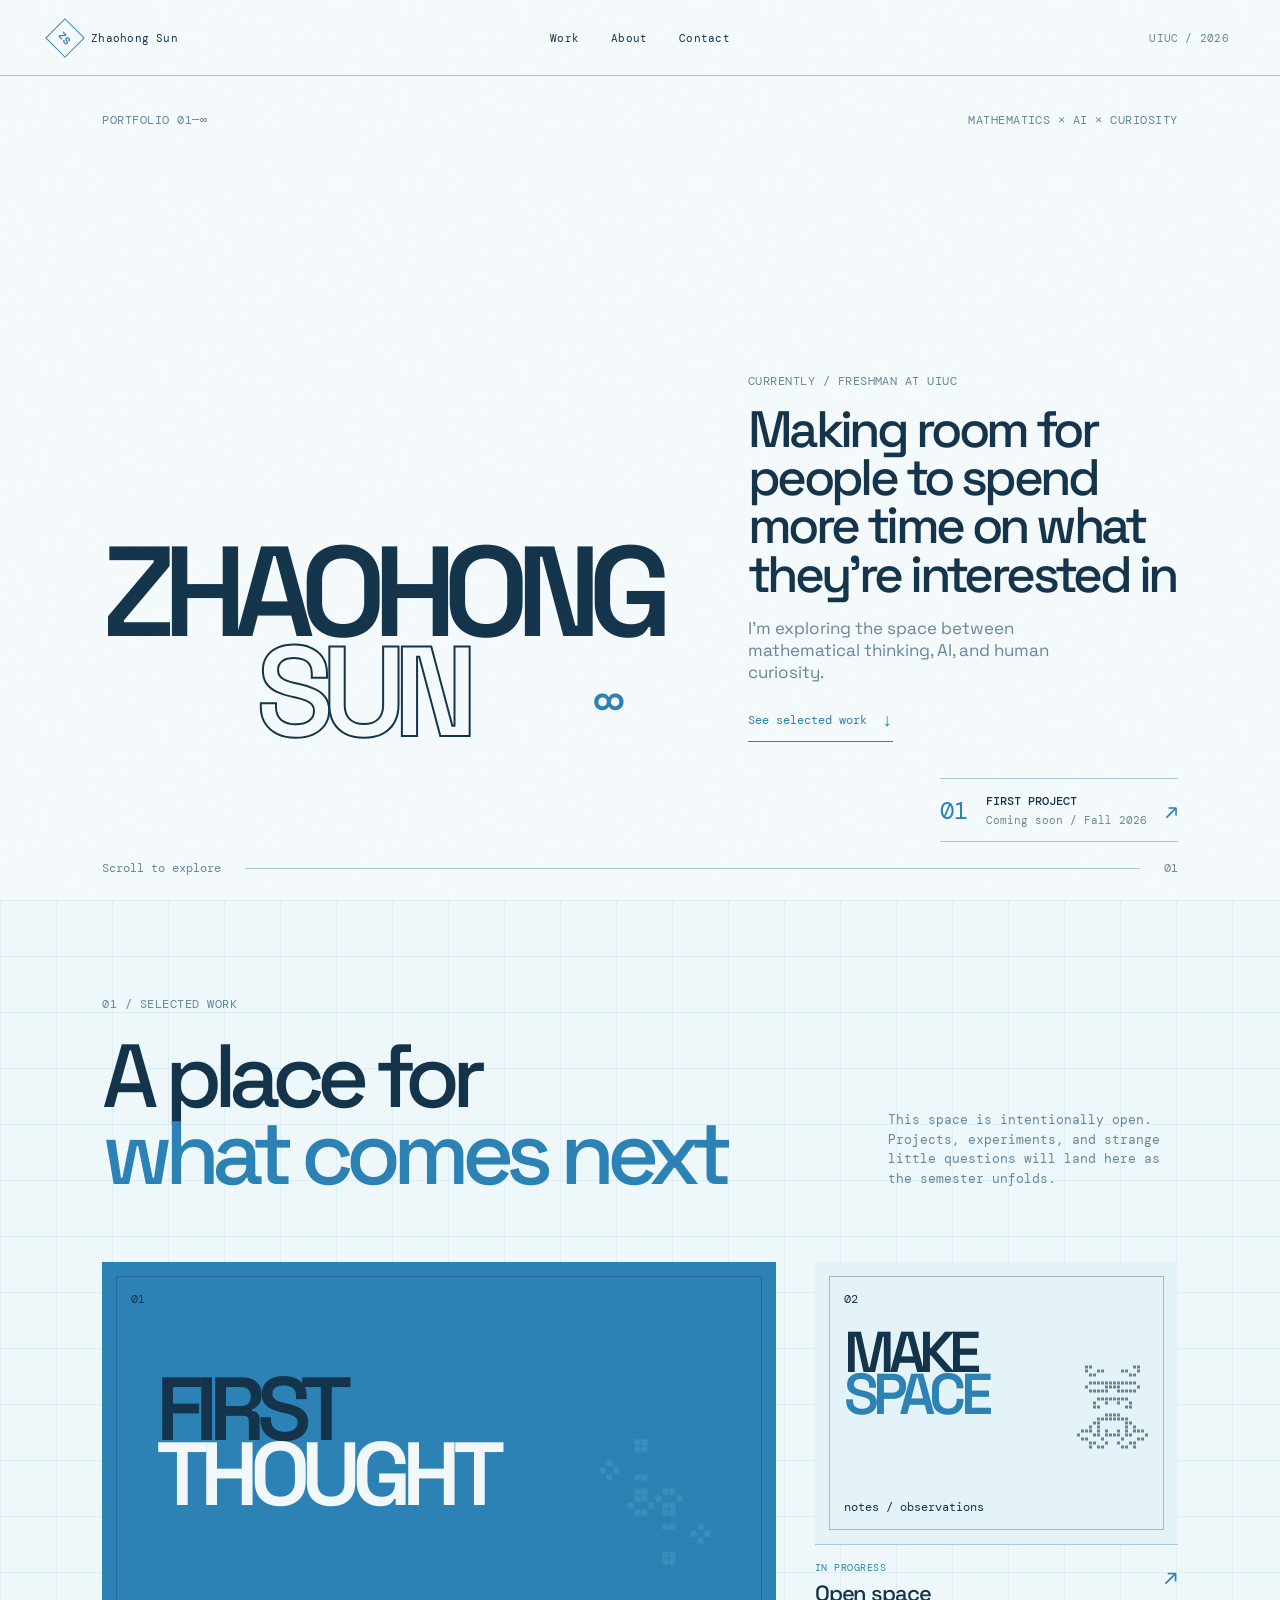
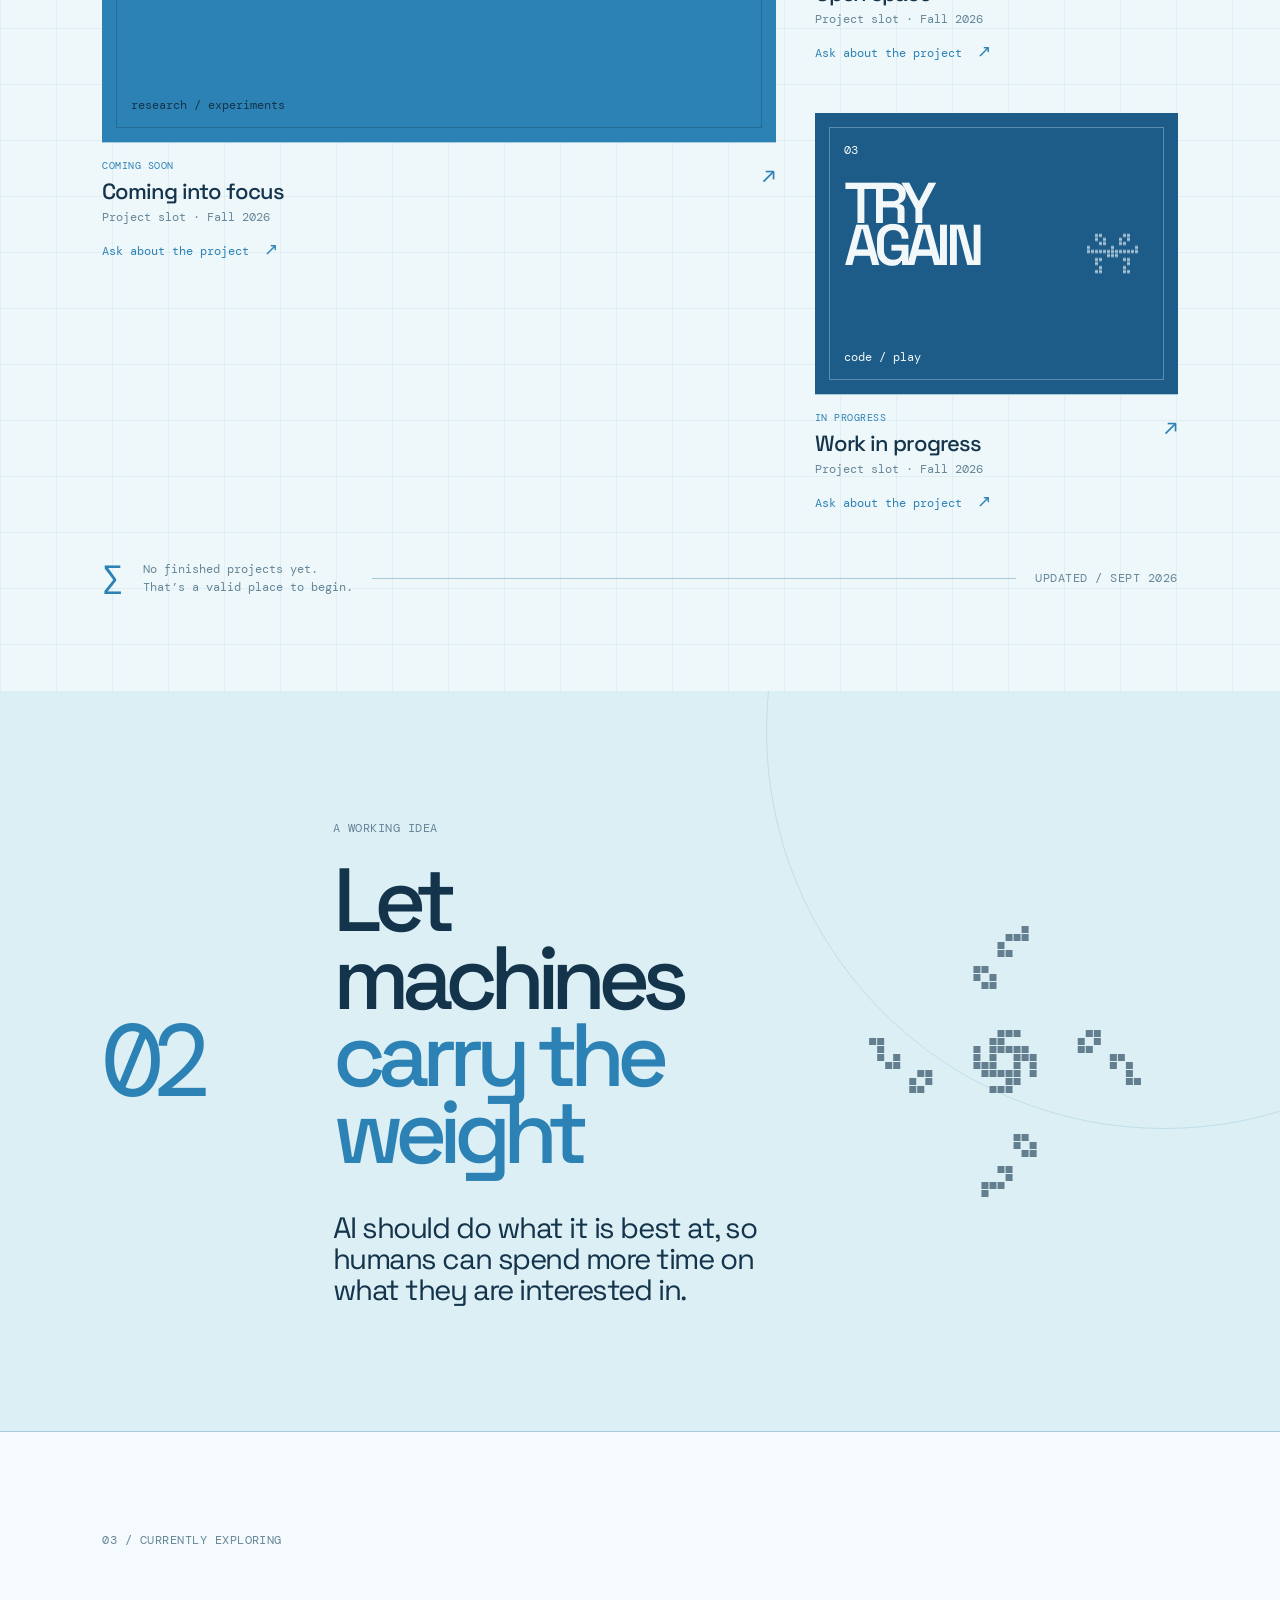
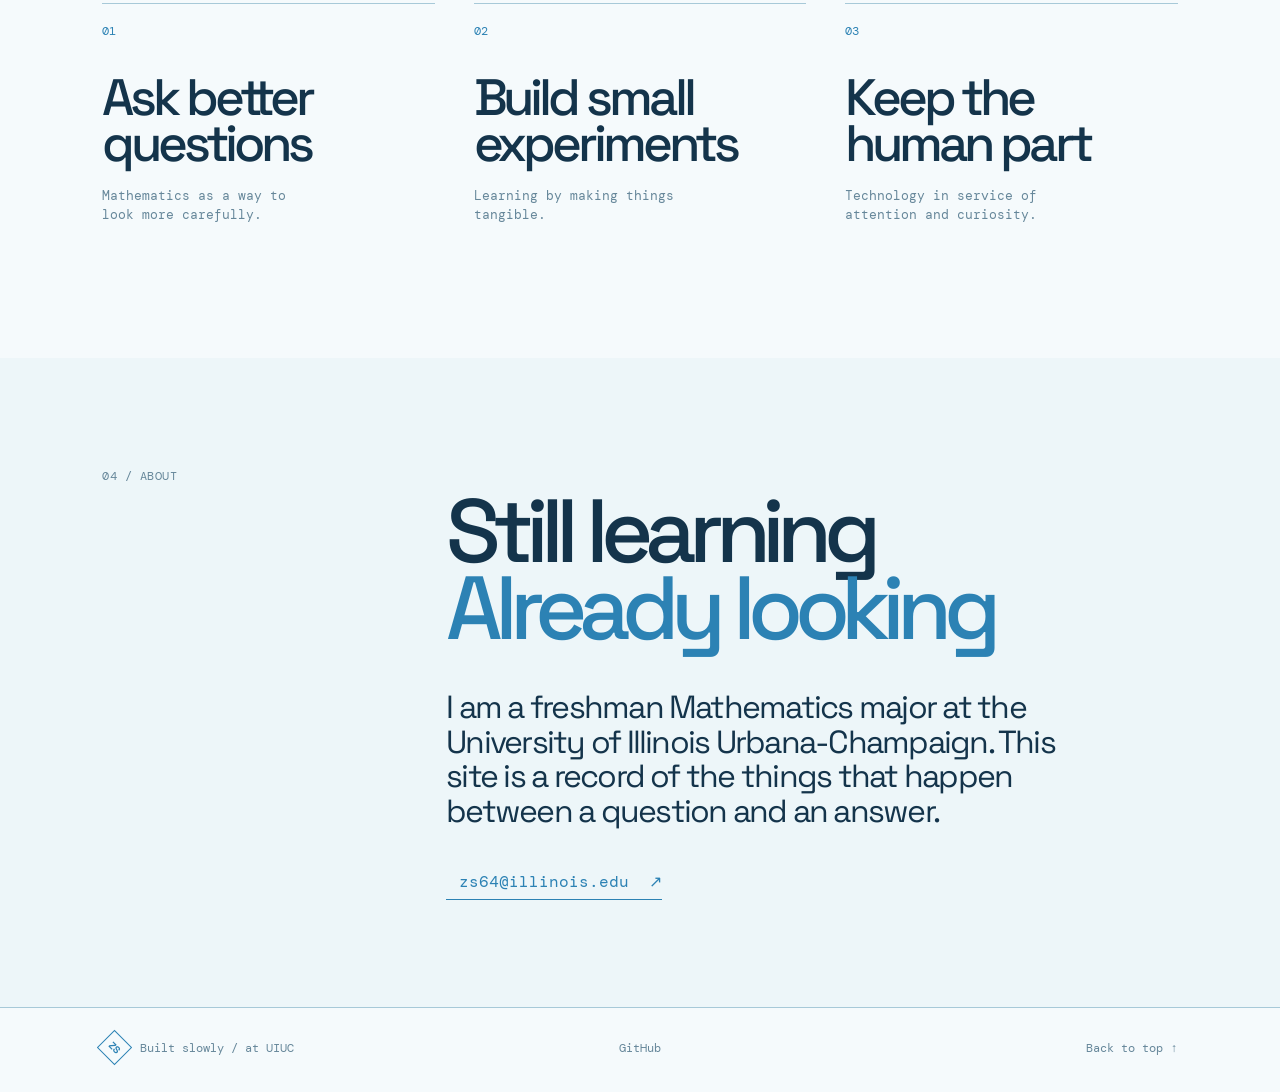
==== index.html @ bdd75286 "Adjust infinity mark scale and position" ====
<!doctype html>
<html lang="en">
  <head>
    <meta charset="UTF-8" />
    <meta name="viewport" content="width=device-width, initial-scale=1.0" />
    <meta name="description" content="Zhaohong Sun — Mathematics student at UIUC, exploring the space between AI and human curiosity." />
    <title>Zhaohong Sun — Selected work</title>
    <link rel="stylesheet" href="styles.css?v=infinity-right-of-sun-adjusted" />
  </head>
  <body>
    <div class="grid-overlay" aria-hidden="true"></div>
    <header class="site-header">
      <a class="wordmark" href="#top"><span class="mark">ZS</span><span>Zhaohong Sun</span></a>
      <nav aria-label="Main navigation"><a href="#work">Work</a><a href="#about">About</a><a href="#contact">Contact</a></nav>
      <span class="header-index">UIUC / 2026</span>
    </header>

    <main id="top">
      <section class="hero page-pad">
        <div class="hero-top"><span class="micro-label">PORTFOLIO 01—∞</span><span class="micro-label">MATHEMATICS × AI × CURIOSITY</span></div>
        <div class="hero-main">
          <div class="hero-name"><span>ZHAOHONG</span><span class="outline">SUN</span><i class="crosshair">∞</i></div>
          <div class="hero-copy"><span class="micro-label">CURRENTLY / FRESHMAN AT UIUC</span><h1>Making room for people to spend more time on what they’re interested in</h1><p>I’m exploring the space between mathematical thinking, AI, and human curiosity.</p><a class="primary-cta" href="#work">See selected work <span>↓</span></a></div>
        </div>
        <a class="hero-project-hint" href="#work" aria-label="Jump to coming soon project"><span class="hint-index">01</span><span><b>FIRST PROJECT</b><small>Coming soon / Fall 2026</small></span><span class="hint-arrow">↗</span></a>
        <div class="hero-footer"><span>Scroll to explore</span><span class="line-grow"></span><span>01</span></div>
      </section>

      <section class="work page-pad" id="work">
        <div class="section-intro"><div><span class="section-label">01 / SELECTED WORK</span><h1>A place for<br /><em>what comes next</em></h1></div><p class="section-note">This space is intentionally open. Projects, experiments, and strange little questions will land here as the semester unfolds.</p></div>
        <div class="work-grid">
          <a class="work-card work-card-large" href="#contact" data-email-user="zs64" data-email-domain="illinois.edu" aria-label="Email Zhaohong about coming soon project one"><div class="card-art art-blue"><span class="card-number">01</span><canvas class="life-canvas" data-pattern="period32P21" aria-label="Animated Conway's Game of Life 32P21 oscillator"></canvas><div class="art-word">FIRST<br /><i>THOUGHT</i></div><span class="card-caption">research / experiments</span></div><div class="card-meta"><div><span class="status-tag">COMING SOON</span><h2>Coming into focus</h2><p>Project slot · Fall 2026</p></div><span class="card-arrow">↗</span></div><span class="project-link">Ask about the project <span>↗</span></span></a>
          <a class="work-card" href="#contact" data-email-user="zs64" data-email-domain="illinois.edu" aria-label="Email Zhaohong about coming soon project two"><div class="card-art art-pale"><span class="card-number">02</span><canvas class="life-canvas" data-pattern="period104P9" aria-label="Animated Conway's Game of Life 104P9 oscillator"></canvas><div class="art-word small">MAKE<br /><i>SPACE</i></div><span class="card-caption">notes / observations</span></div><div class="card-meta"><div><span class="status-tag">IN PROGRESS</span><h2>Open space</h2><p>Project slot · Fall 2026</p></div><span class="card-arrow">↗</span></div><span class="project-link">Ask about the project <span>↗</span></span></a>
          <a class="work-card" href="#contact" data-email-user="zs64" data-email-domain="illinois.edu" aria-label="Email Zhaohong about coming soon project three"><div class="card-art art-cobalt"><span class="card-number">03</span><canvas class="life-canvas" data-pattern="period37P10_1" aria-label="Animated Conway's Game of Life 37P10.1 oscillator"></canvas><div class="art-word small light">TRY<br /><i>AGAIN</i></div><span class="card-caption">code / play</span></div><div class="card-meta"><div><span class="status-tag">IN PROGRESS</span><h2>Work in progress</h2><p>Project slot · Fall 2026</p></div><span class="card-arrow">↗</span></div><span class="project-link">Ask about the project <span>↗</span></span></a>
        </div>
        <div class="empty-note"><span class="plus">∑</span><span>No finished projects yet.<br />That’s a valid place to begin.</span><span class="empty-line"></span><span class="micro-label">UPDATED / SEPT 2026</span></div>
      </section>

      <section class="manifesto page-pad"><div class="manifesto-number">02</div><div class="manifesto-copy"><span class="section-label">A WORKING IDEA</span><h2>Let machines<br /><span>carry the weight</span></h2><p>AI should do what it is best at, so humans can spend more time on what they are interested in.</p></div><canvas class="life-canvas manifesto-life" data-pattern="period72P21" aria-label="Animated Conway's Game of Life 72P21 oscillator"></canvas></section>

      <section class="process page-pad"><div class="section-label">03 / CURRENTLY EXPLORING</div><div class="process-grid"><div><span class="process-number">01</span><h2>Ask better<br />questions</h2><p>Mathematics as a way to look more carefully.</p></div><div><span class="process-number">02</span><h2>Build small<br />experiments</h2><p>Learning by making things tangible.</p></div><div><span class="process-number">03</span><h2>Keep the<br />human part</h2><p>Technology in service of attention and curiosity.</p></div></div></section>

      <section class="about page-pad" id="about"><div class="section-label">04 / ABOUT</div><div class="about-copy"><h2>Still learning<br /><em>Already looking</em></h2><p>I am a freshman Mathematics major at the University of Illinois Urbana-Champaign. This site is a record of the things that happen between a question and an answer.</p><a class="text-link" href="#contact" data-email-user="zs64" data-email-domain="illinois.edu" aria-label="Email Zhaohong Sun"><span data-email-label></span> <span>↗</span></a></div></section>
    </main>

    <footer class="site-footer page-pad" id="contact"><div><span class="mark">ZS</span><span>Built slowly / at UIUC</span></div><div class="footer-links"><a href="https://github.com/stanley-robomaster/zhaohong-sun-portfolio">GitHub</a></div><a href="#top">Back to top ↑</a></footer>
    <script src="script.js"></script>
  </body>
</html>
---- styles.css ----
@import url('https://fonts.googleapis.com/css2?family=DM+Mono:wght@400;500&family=Space+Grotesk:wght@400;500;600;700&display=swap');
:root{--ink:#14344b;--blue:#2c82b4;--sky:#cceaf5;--ice:#f2f8fa;--line:#a7c9d8;--muted:#66879a;--mono:'DM Mono',monospace;--sans:'Space Grotesk',sans-serif}*{box-sizing:border-box}html{scroll-behavior:smooth}body{margin:0;background:var(--ice);color:var(--ink);font-family:var(--sans);font-size:16px}a{color:inherit;text-decoration:none}.grid-overlay{position:fixed;inset:0;pointer-events:none;z-index:-1;opacity:.28;background-image:linear-gradient(to right,transparent 49.9%,var(--line) 50%,transparent 50.1%),linear-gradient(to bottom,transparent 49.9%,var(--line) 50%,transparent 50.1%);background-size:48px 48px}.page-pad{padding-left:8vw;padding-right:8vw}.site-header{height:76px;display:flex;align-items:center;justify-content:space-between;border-bottom:1px solid var(--line);padding:0 4vw;font:11px var(--mono);letter-spacing:.02em}.wordmark{display:flex;gap:12px;align-items:center}.mark{display:grid;place-items:center;width:28px;height:28px;border:1px solid var(--blue);color:var(--blue);font:700 10px var(--sans);transform:rotate(45deg)}.mark::first-letter{transform:rotate(-45deg)}nav{display:flex;gap:32px}nav a:hover,.footer-links a:hover,.text-link:hover{color:var(--blue)}.header-index{color:var(--muted)}.micro-label,.section-label{font:10px var(--mono);letter-spacing:.04em;color:var(--muted)}.hero{min-height:calc(100vh - 76px);display:flex;flex-direction:column;padding-top:6vh;padding-bottom:24px}.hero-top,.hero-footer{display:flex;align-items:center;gap:24px}.hero-top{justify-content:space-between}.hero-main{display:grid;grid-template-columns:1.4fr .6fr;gap:5vw;align-items:end;flex:1;padding:10vh 0 8vh}.hero-name{position:relative;font-size:clamp(78px,13vw,200px);font-weight:600;line-height:.78;letter-spacing:-.105em}.hero-name span{display:block}.hero-name .outline{color:transparent;-webkit-text-stroke:2px var(--ink);margin-left:12vw}.crosshair{position:absolute;right:7%;top:18%;font-style:normal;color:var(--blue);font-size:.42em;font-weight:400;letter-spacing:0;line-height:1}.hero-statement{max-width:300px;padding-bottom:5px}.hero-statement p{font-size:clamp(21px,2.4vw,32px);line-height:1.05;letter-spacing:-.06em;margin:19px 0 33px}.round-link{display:grid;place-items:center;width:58px;height:58px;border:1px solid var(--blue);border-radius:50%;color:var(--blue);font-size:25px;transition:transform .18s,background .18s}.round-link:hover{background:var(--blue);color:var(--ice);transform:rotate(45deg)}.hero-footer{font:10px var(--mono);color:var(--muted)}.line-grow{height:1px;background:var(--line);flex:1}.work{padding-top:150px;padding-bottom:140px}.section-intro{display:flex;justify-content:space-between;align-items:end;margin-bottom:70px}.section-intro h1,.manifesto h2,.about h2{font-size:clamp(50px,7vw,106px);line-height:.86;letter-spacing:-.09em;font-weight:500;margin:25px 0 0}.section-intro h1 em,.manifesto h2 span,.about h2 em{font-style:normal;color:var(--blue)}.section-note{font:11px var(--mono);line-height:1.5;color:var(--muted);max-width:270px;margin:0 0 4px}.work-grid{display:grid;grid-template-columns:1.3fr .7fr;gap:5vw 3vw}.work-card{min-width:0}.work-card-large{grid-row:span 2}.card-art{height:29vw;min-height:290px;position:relative;overflow:hidden}.work-card-large .card-art{height:50vw;max-height:670px}.art-blue{background:var(--blue);color:var(--ink)}.art-pale{background:#e4f3f7}.art-cobalt{background:#1d5c88;color:var(--ice)}.card-art:after{content:'';position:absolute;inset:14px;border:1px solid currentColor;opacity:.3}.card-number,.card-caption{position:absolute;z-index:2;font:10px var(--mono)}.card-number{top:29px;left:29px}.card-caption{bottom:29px;left:29px}.orbit{position:absolute;border:1px solid currentColor;border-radius:50%;opacity:.65}.orbit-a{width:84%;height:43%;left:9%;top:30%;transform:rotate(-29deg)}.orbit-b{width:92%;height:49%;left:2%;top:26%;transform:rotate(42deg)}.art-word{position:absolute;z-index:1;left:15%;top:24%;font-size:clamp(66px,9vw,140px);font-weight:600;line-height:.72;letter-spacing:-.1em}.art-word i{font-style:normal;color:var(--ice)}.art-word.small{font-size:clamp(39px,5vw,74px);left:16%;top:25%}.art-word.light{color:var(--ice)}.signal-lines{position:absolute;inset:18% 14%;border-top:1px solid var(--ink);border-bottom:1px solid var(--ink);transform:rotate(-12deg)}.signal-lines:before,.signal-lines:after{content:'';position:absolute;left:-10%;right:-10%;top:50%;border-top:1px solid var(--ink)}.signal-lines:after{transform:rotate(90deg)}.square-spiral{position:absolute;width:54%;height:54%;right:14%;top:22%;border:1px solid var(--blue);box-shadow:12px 12px 0 -1px transparent,24px 24px 0 -1px transparent}.square-spiral:after{content:'＋';position:absolute;font-size:52px;left:38%;top:25%;color:var(--blue)}.card-meta{display:flex;justify-content:space-between;border-top:1px solid var(--line);padding-top:16px;margin-top:0}.card-meta h2{font-size:22px;line-height:1;letter-spacing:-.05em;font-weight:500;margin:0 0 7px}.card-meta p{font:10px var(--mono);color:var(--muted);margin:0}.card-arrow{font-size:23px;color:var(--blue);transition:transform .18s}.work-card:hover .card-arrow{transform:translate(5px,-5px)}.empty-note{display:grid;grid-template-columns:auto auto 1fr auto;gap:19px;align-items:center;margin-top:75px;font:10px var(--mono);line-height:1.5;color:var(--muted)}.plus{color:var(--blue);font-size:36px;line-height:1}.empty-line{height:1px;background:var(--line)}.manifesto{background:var(--sky);display:grid;grid-template-columns:1fr 2.5fr 1fr;gap:4vw;align-items:center;padding-top:125px;padding-bottom:125px;overflow:hidden}.manifesto-number{font:clamp(50px,8vw,120px) var(--mono);color:var(--blue);letter-spacing:-.12em}.manifesto-copy{max-width:680px}.manifesto-copy p{font-size:clamp(20px,2.3vw,31px);letter-spacing:-.05em;line-height:1.06;max-width:610px;margin:42px 0 0}.manifesto-shape{width:180px;height:180px;border:1px solid var(--blue);border-radius:50%;position:relative}.manifesto-shape:before,.manifesto-shape:after{content:'';position:absolute;inset:24px;border:1px solid var(--blue);border-radius:50%}.manifesto-shape:after{inset:48px}.manifesto-shape span{position:absolute;left:50%;top:-30px;height:240px;border-left:1px solid var(--blue);transform:rotate(45deg)}.about{display:grid;grid-template-columns:1fr 2.5fr;gap:4vw;padding-top:150px;padding-bottom:160px}.about-copy{max-width:850px}.about-copy p{font-size:clamp(20px,2.5vw,33px);line-height:1.08;letter-spacing:-.055em;max-width:650px;margin:43px 0}.text-link{font:11px var(--mono);border-bottom:1px solid var(--blue);padding-bottom:8px}.text-link span{color:var(--blue);font-size:16px;margin-left:13px}.site-footer{border-top:1px solid var(--line);padding-top:27px;padding-bottom:32px;display:flex;justify-content:space-between;align-items:center;font:10px var(--mono);color:var(--muted)}.site-footer>div:first-child{display:flex;align-items:center;gap:13px}.footer-links{display:flex;gap:28px}.site-footer .mark{width:25px;height:25px}
@media(max-width:700px){.site-header{height:70px;padding:0 6vw}.header-index{display:none}nav{gap:16px}.page-pad{padding-left:6vw;padding-right:6vw}.hero{min-height:calc(100vh - 70px);padding-top:35px}.hero-top{align-items:flex-start;gap:12px}.hero-top .micro-label:last-child{max-width:125px;text-align:right}.hero-main{display:block;padding:17vh 0 10vh}.hero-name{font-size:clamp(65px,18vw,112px)}.hero-name .outline{margin-left:11vw;-webkit-text-stroke:1px var(--ink)}.hero-statement{margin:75px 0 0;max-width:270px}.hero-statement p{font-size:24px}.section-intro{display:block;margin-bottom:45px}.section-note{margin-top:30px}.work{padding-top:90px;padding-bottom:95px}.work-grid{display:block}.work-card,.work-card-large{margin-bottom:55px}.work-card-large .card-art{height:116vw}.card-art{height:86vw}.empty-note{grid-template-columns:auto 1fr;gap:13px;margin-top:10px}.empty-line{display:none}.empty-note .micro-label{grid-column:2}.manifesto{display:block;padding-top:85px;padding-bottom:95px}.manifesto-number{font-size:65px;margin-bottom:50px}.manifesto-copy p{margin-top:35px}.manifesto-shape{margin:65px auto 0;width:140px;height:140px}.manifesto-shape:before{inset:19px}.manifesto-shape:after{inset:38px}.manifesto-shape span{height:190px;top:-25px}.about{display:block;padding-top:90px;padding-bottom:100px}.about-copy{margin-top:45px}.about-copy p{margin-top:35px}.site-footer{align-items:flex-start;flex-wrap:wrap;gap:23px}.footer-links{order:3;width:100%}}
.micro-label,.section-label{font-size:12px!important}.hero-footer{font-size:12px}.section-note{font-size:13px;max-width:290px}.card-number,.card-caption{font-size:12px}.card-meta p,.empty-note{font-size:12px}.text-link{font-size:12px}.site-footer{font-size:12px}
.hero{min-height:calc(100vh - 76px);padding-top:4vh}.hero-main{grid-template-columns:1.15fr .85fr;padding:6vh 0 4vh}.hero-name{font-size:clamp(64px,10vw,150px)}.hero-copy h1{font-size:clamp(28px,4vw,58px);line-height:.94;letter-spacing:-.07em;font-weight:500;margin:16px 0 18px}.hero-copy p{font-size:17px;line-height:1.3;color:var(--muted);max-width:330px;margin:0 0 25px}.primary-cta{display:inline-flex;align-items:center;gap:15px;border-bottom:1px solid var(--blue);padding-bottom:9px;font:12px var(--mono);color:var(--blue)}.primary-cta span{font-size:18px}.hero-project-hint{display:grid;grid-template-columns:auto 1fr auto;align-items:center;gap:18px;border-top:1px solid var(--line);border-bottom:1px solid var(--line);padding:14px 0;margin-bottom:18px;max-width:430px;margin-left:auto;transition:color .15s}.hero-project-hint:hover{color:var(--blue)}.hint-index{font:24px var(--mono);color:var(--blue)}.hero-project-hint b,.hero-project-hint small{display:block}.hero-project-hint b{font:12px var(--mono);font-weight:500}.hero-project-hint small{font:11px var(--mono);color:var(--muted);margin-top:4px}.hint-arrow{font-size:22px;color:var(--blue)}.work{padding-top:92px;padding-bottom:95px}.work-grid{gap:4vw 3vw}.work-card{cursor:pointer}.work-card-large .card-art{height:38vw;max-height:480px}.card-art{height:22vw;min-height:230px}.status-tag{display:block;color:var(--blue);font:10px var(--mono);letter-spacing:.05em;margin-bottom:8px}.project-link{display:block;color:var(--blue);font:12px var(--mono);margin-top:13px}.project-link span{font-size:17px;margin-left:8px}.work-card:hover .project-link{text-decoration:underline;text-underline-offset:4px}.empty-note{margin-top:48px}.process{border-top:1px solid var(--line);padding-top:100px;padding-bottom:120px}.process-grid{display:grid;grid-template-columns:repeat(3,1fr);gap:3vw;margin-top:55px}.process-grid>div{border-top:1px solid var(--line);padding-top:15px}.process-number{font:12px var(--mono);color:var(--blue)}.process-grid h2{font-size:clamp(30px,4vw,58px);line-height:.9;letter-spacing:-.08em;font-weight:500;margin:35px 0 20px}.process-grid p{font:13px var(--mono);line-height:1.45;color:var(--muted);max-width:210px}.about{padding-top:110px;padding-bottom:115px}
@media(max-width:700px){.hero{min-height:calc(100vh - 70px);padding-top:30px}.hero-main{padding:8vh 0 5vh}.hero-name{font-size:clamp(62px,17vw,105px)}.hero-copy{margin-top:54px}.hero-copy h1{font-size:clamp(30px,8vw,46px)}.hero-copy p{font-size:16px}.hero-project-hint{margin-left:0;max-width:none}.work{padding-top:70px}.work-card-large .card-art{height:90vw;max-height:none}.card-art{height:72vw}.process{padding-top:70px;padding-bottom:80px}.process-grid{display:block;margin-top:40px}.process-grid>div{margin-bottom:42px}.process-grid h2{font-size:45px;margin-top:22px}.about{padding-top:75px;padding-bottom:85px}}
.grid-overlay{display:none}body{background:#f5fafc}body::before{content:'';position:fixed;inset:0;pointer-events:none;z-index:10;opacity:.035;background-image:url("data:image/svg+xml,%3Csvg xmlns='http://www.w3.org/2000/svg' width='180' height='180' viewBox='0 0 180 180'%3E%3Cfilter id='grain'%3E%3CfeTurbulence type='fractalNoise' baseFrequency='.82' numOctaves='3' stitchTiles='stitch'/%3E%3C/filter%3E%3Crect width='100%25' height='100%25' filter='url(%23grain)' opacity='.55'/%3E%3C/svg%3E")}.hero{background:#f5fafc}.work{position:relative;background-color:#eef7fa;background-image:linear-gradient(rgba(44,130,180,.075) 1px,transparent 1px),linear-gradient(90deg,rgba(44,130,180,.075) 1px,transparent 1px);background-size:56px 56px}.manifesto{position:relative;background:#dceff5}.manifesto::after{content:'';position:absolute;width:min(62vw,900px);height:min(62vw,900px);right:-22vw;top:-28vw;border:1px solid rgba(44,130,180,.16);border-radius:50%;pointer-events:none}.manifesto-shape{width:clamp(210px,27vw,370px);height:clamp(210px,27vw,370px);opacity:.62}.manifesto-shape:before{inset:12%}.manifesto-shape:after{inset:25%}.manifesto-shape span{height:130%;top:-15%}.process{background:#f5fafc}.about{background:#edf6f9}
@media(max-width:700px){.work{background-size:42px 42px}.manifesto::after{width:95vw;height:95vw;right:-48vw;top:-20vw}.manifesto-shape{width:180px;height:180px}}
.square-spiral:after{content:'∘'}
.life-canvas{position:absolute;inset:15px;width:calc(100% - 30px);height:calc(100% - 30px);z-index:0;opacity:.58}.art-word{z-index:1}.manifesto-life{position:relative;inset:auto;width:clamp(210px,27vw,370px);height:clamp(210px,27vw,370px);justify-self:center;opacity:.6}.card-art .life-canvas{mix-blend-mode:multiply}.art-blue .life-canvas{mix-blend-mode:screen;opacity:.55}.art-cobalt .life-canvas{mix-blend-mode:screen;opacity:.65}
@media(max-width:700px){.manifesto-life{width:180px;height:180px;margin:65px auto 0}.life-canvas{inset:12px;width:calc(100% - 24px);height:calc(100% - 24px)}}
.art-pale .art-word i{color:var(--blue)}
.hero-name .crosshair{left:84%;right:auto;top:66%;font-size:.45em;z-index:2}
@media(max-width:700px){.hero-name .crosshair{left:86%;top:66%;font-size:.39em}}
.site-header{position:relative}.site-header nav{position:absolute;left:50%;transform:translateX(-50%)}
.site-footer{position:relative}.site-footer .footer-links{position:absolute;left:50%;transform:translateX(-50%)}
.card-art .life-canvas{inset:15% 5% 15% auto;width:34%;height:70%;z-index:0;pointer-events:none}
.card-art .art-word{left:8%;top:24%;width:56%;max-width:56%;z-index:1}
.card-art .art-word.small{left:8%;top:25%;width:56%;max-width:56%}
@media(max-width:700px){.card-art .life-canvas{inset:15% 4% 15% auto;width:34%;height:70%}.card-art .art-word{left:8%;width:56%;max-width:56%}.card-art .art-word.small{left:8%;width:56%;max-width:56%}}
.card-art .life-canvas{inset:14% 4% auto auto;width:28%;height:72%}
.card-art .art-word{left:8%;width:50%;max-width:50%}
.card-art .art-word.small{left:8%;width:50%;max-width:50%;font-size:clamp(34px,4.5vw,58px)}
.work-card-large .art-word{font-size:clamp(56px,7vw,100px)}
@media(max-width:700px){.card-art .life-canvas{inset:14% 4% auto auto;width:28%;height:72%}.card-art .art-word{left:8%;width:50%;max-width:50%}.card-art .art-word.small{left:8%;width:50%;max-width:50%;font-size:clamp(34px,9vw,54px)}.work-card-large .art-word{font-size:clamp(54px,14vw,90px)}}
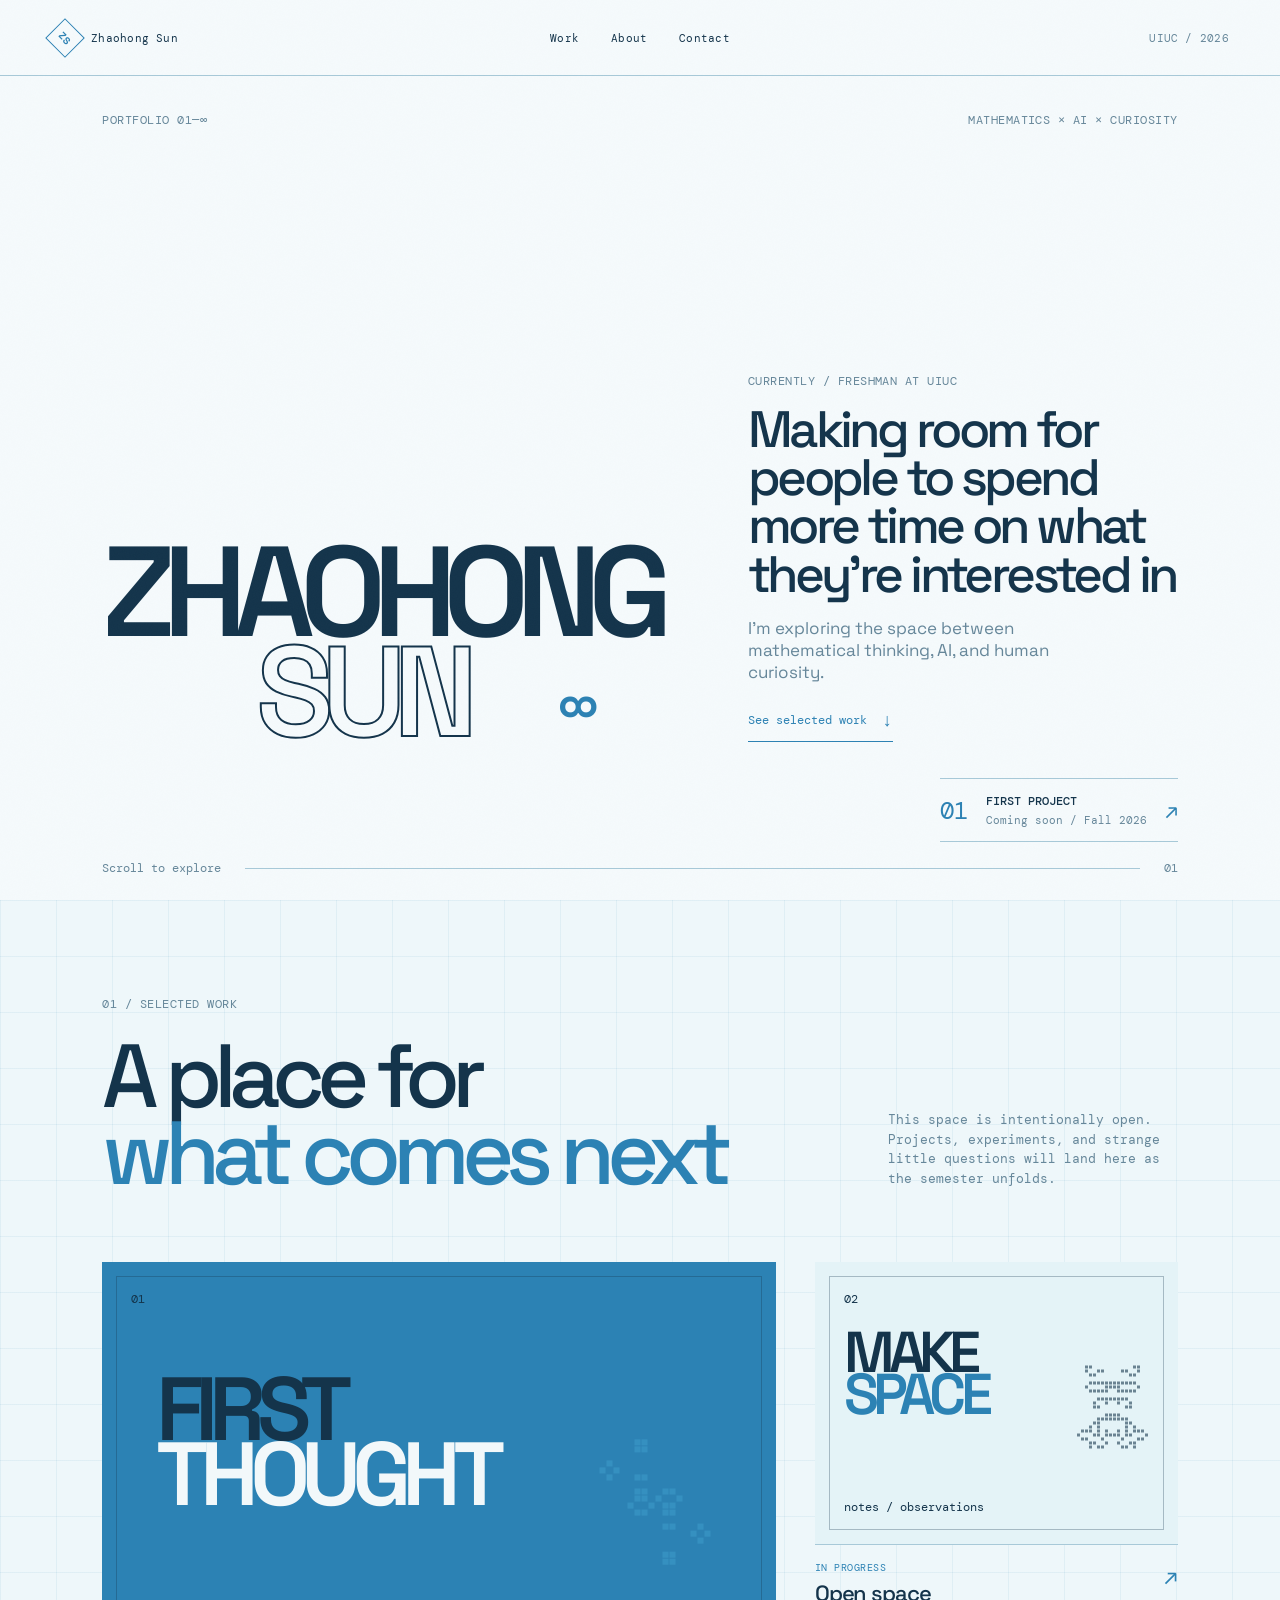
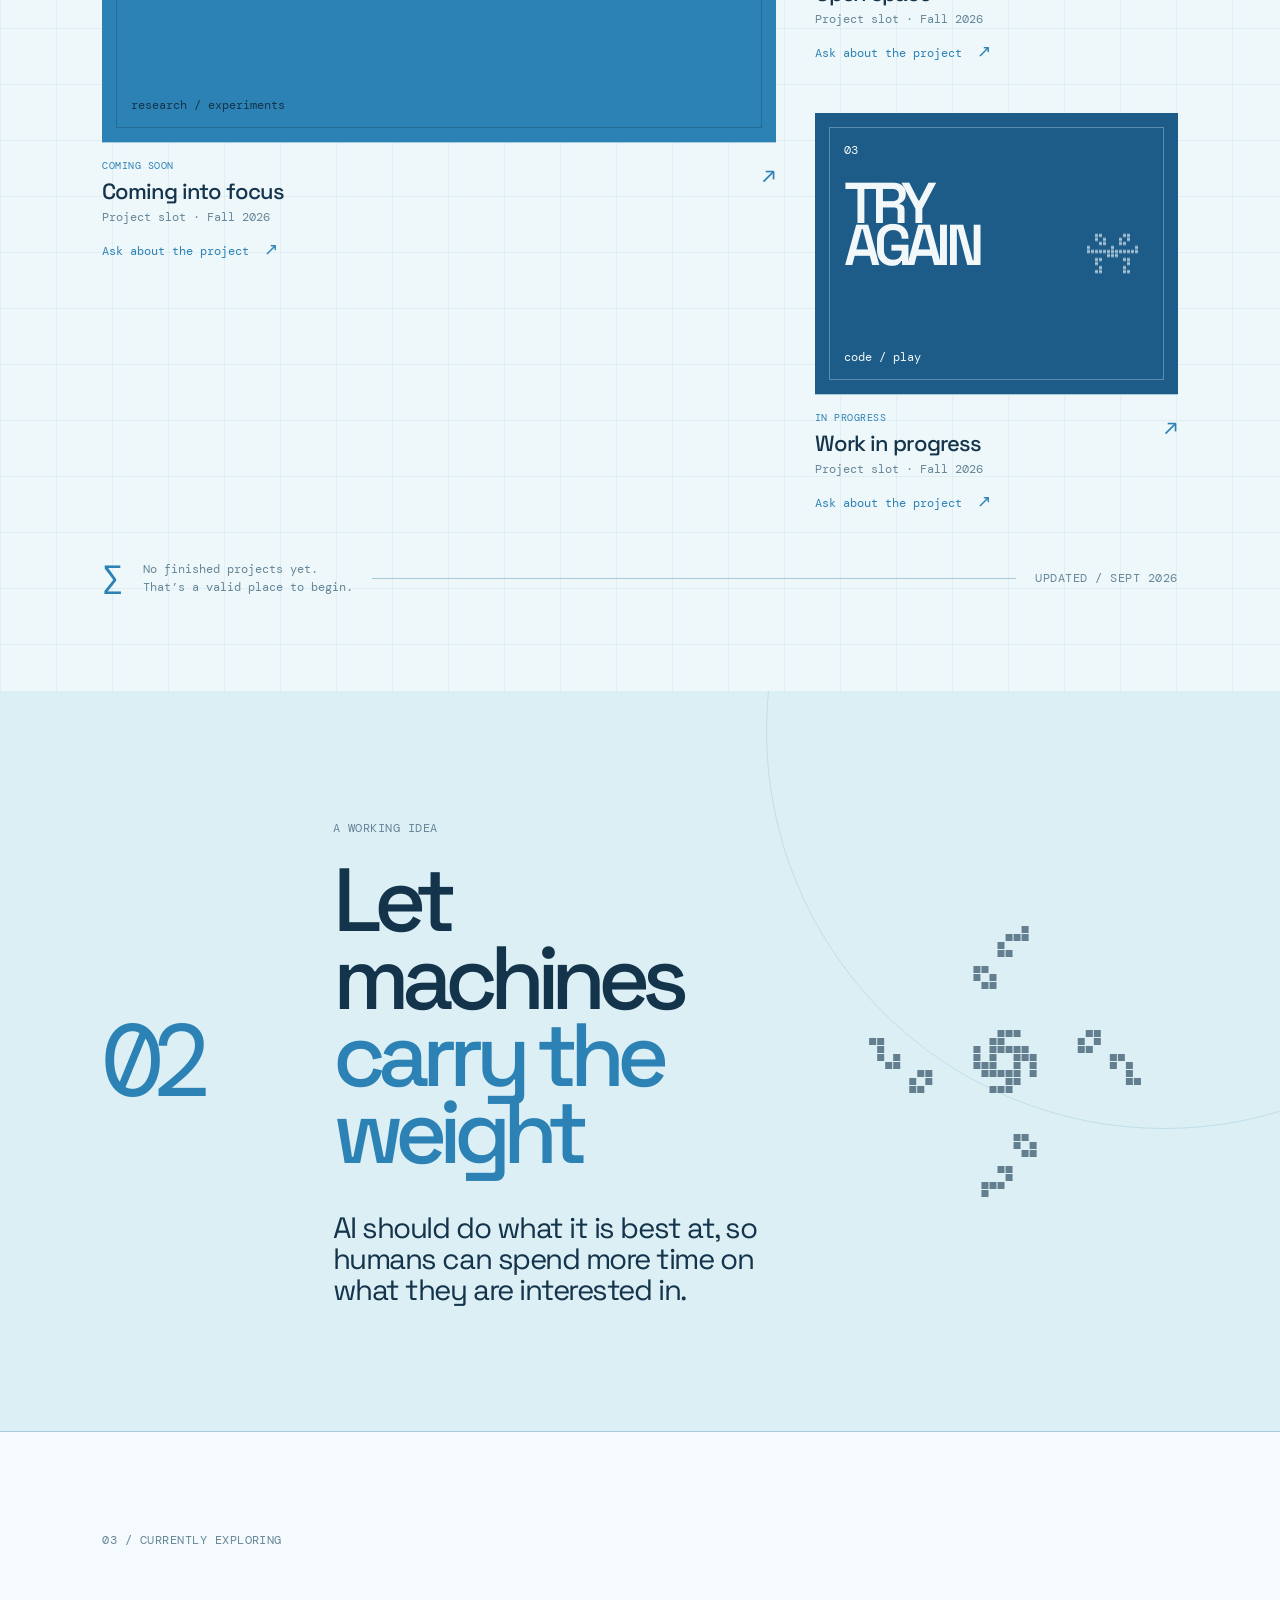
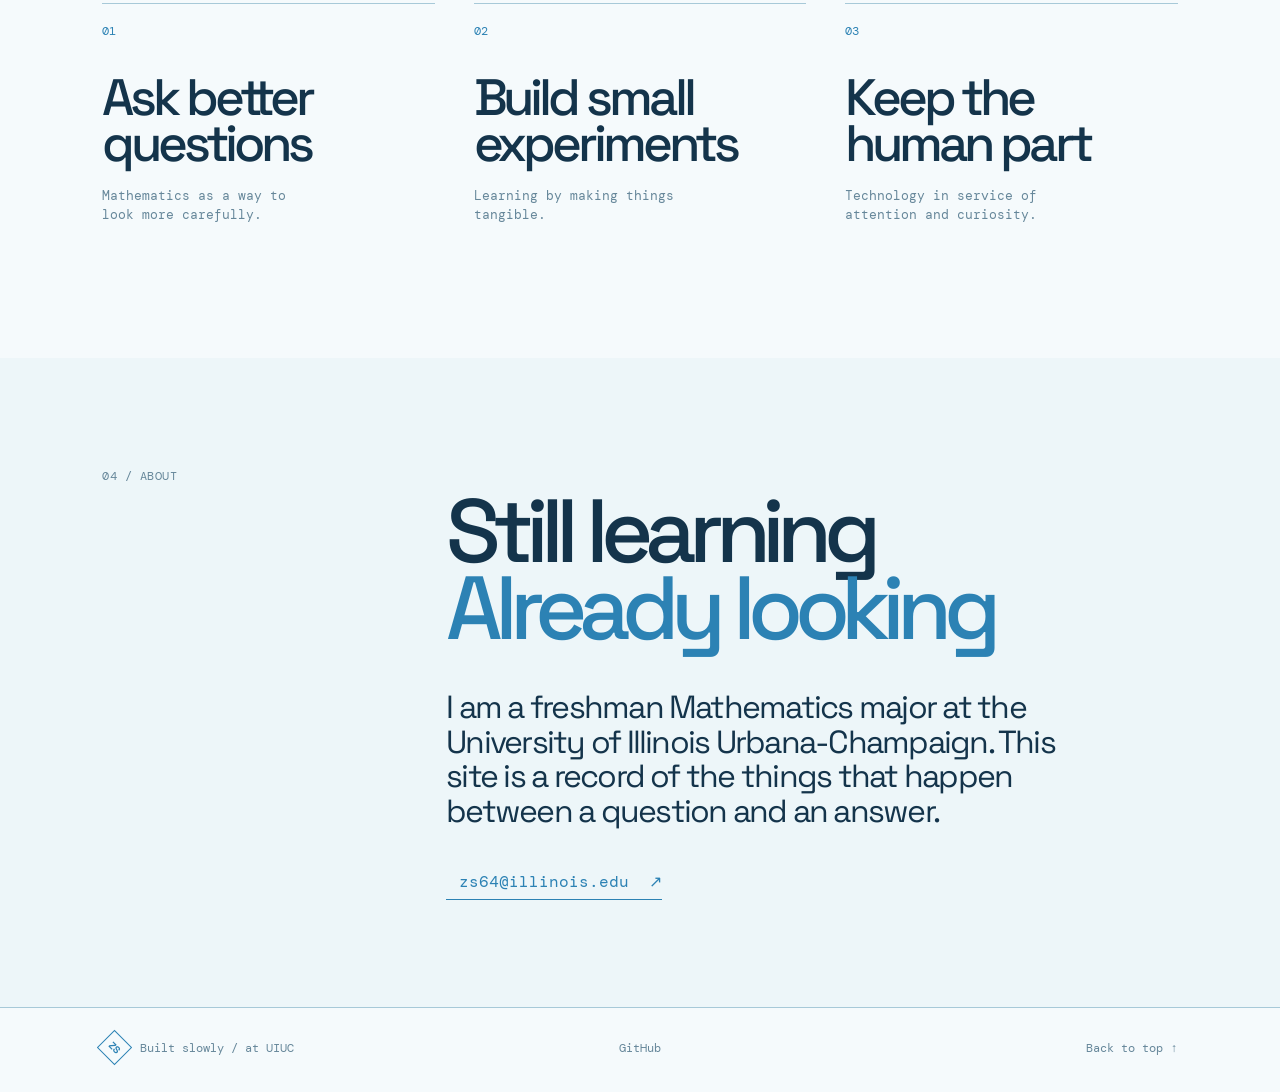
==== commit 6ab4a2b2: "Enlarge and shift infinity mark left" ====
--- a/index.html
+++ b/index.html
@@ -5,7 +5,7 @@
     <meta name="viewport" content="width=device-width, initial-scale=1.0" />
     <meta name="description" content="Zhaohong Sun — Mathematics student at UIUC, exploring the space between AI and human curiosity." />
     <title>Zhaohong Sun — Selected work</title>
-    <link rel="stylesheet" href="styles.css?v=infinity-right-of-sun-adjusted" />
+    <link rel="stylesheet" href="styles.css?v=infinity-right-of-sun-final-adjustment" />
   </head>
   <body>
     <div class="grid-overlay" aria-hidden="true"></div>
--- a/styles.css
+++ b/styles.css
@@ -10,8 +10,8 @@
 .life-canvas{position:absolute;inset:15px;width:calc(100% - 30px);height:calc(100% - 30px);z-index:0;opacity:.58}.art-word{z-index:1}.manifesto-life{position:relative;inset:auto;width:clamp(210px,27vw,370px);height:clamp(210px,27vw,370px);justify-self:center;opacity:.6}.card-art .life-canvas{mix-blend-mode:multiply}.art-blue .life-canvas{mix-blend-mode:screen;opacity:.55}.art-cobalt .life-canvas{mix-blend-mode:screen;opacity:.65}
 @media(max-width:700px){.manifesto-life{width:180px;height:180px;margin:65px auto 0}.life-canvas{inset:12px;width:calc(100% - 24px);height:calc(100% - 24px)}}
 .art-pale .art-word i{color:var(--blue)}
-.hero-name .crosshair{left:84%;right:auto;top:66%;font-size:.45em;z-index:2}
-@media(max-width:700px){.hero-name .crosshair{left:86%;top:66%;font-size:.39em}}
+.hero-name .crosshair{left:78%;right:auto;top:65%;font-size:.56em;z-index:2}
+@media(max-width:700px){.hero-name .crosshair{left:80%;top:65%;font-size:.48em}}
 .site-header{position:relative}.site-header nav{position:absolute;left:50%;transform:translateX(-50%)}
 .site-footer{position:relative}.site-footer .footer-links{position:absolute;left:50%;transform:translateX(-50%)}
 .card-art .life-canvas{inset:15% 5% 15% auto;width:34%;height:70%;z-index:0;pointer-events:none}
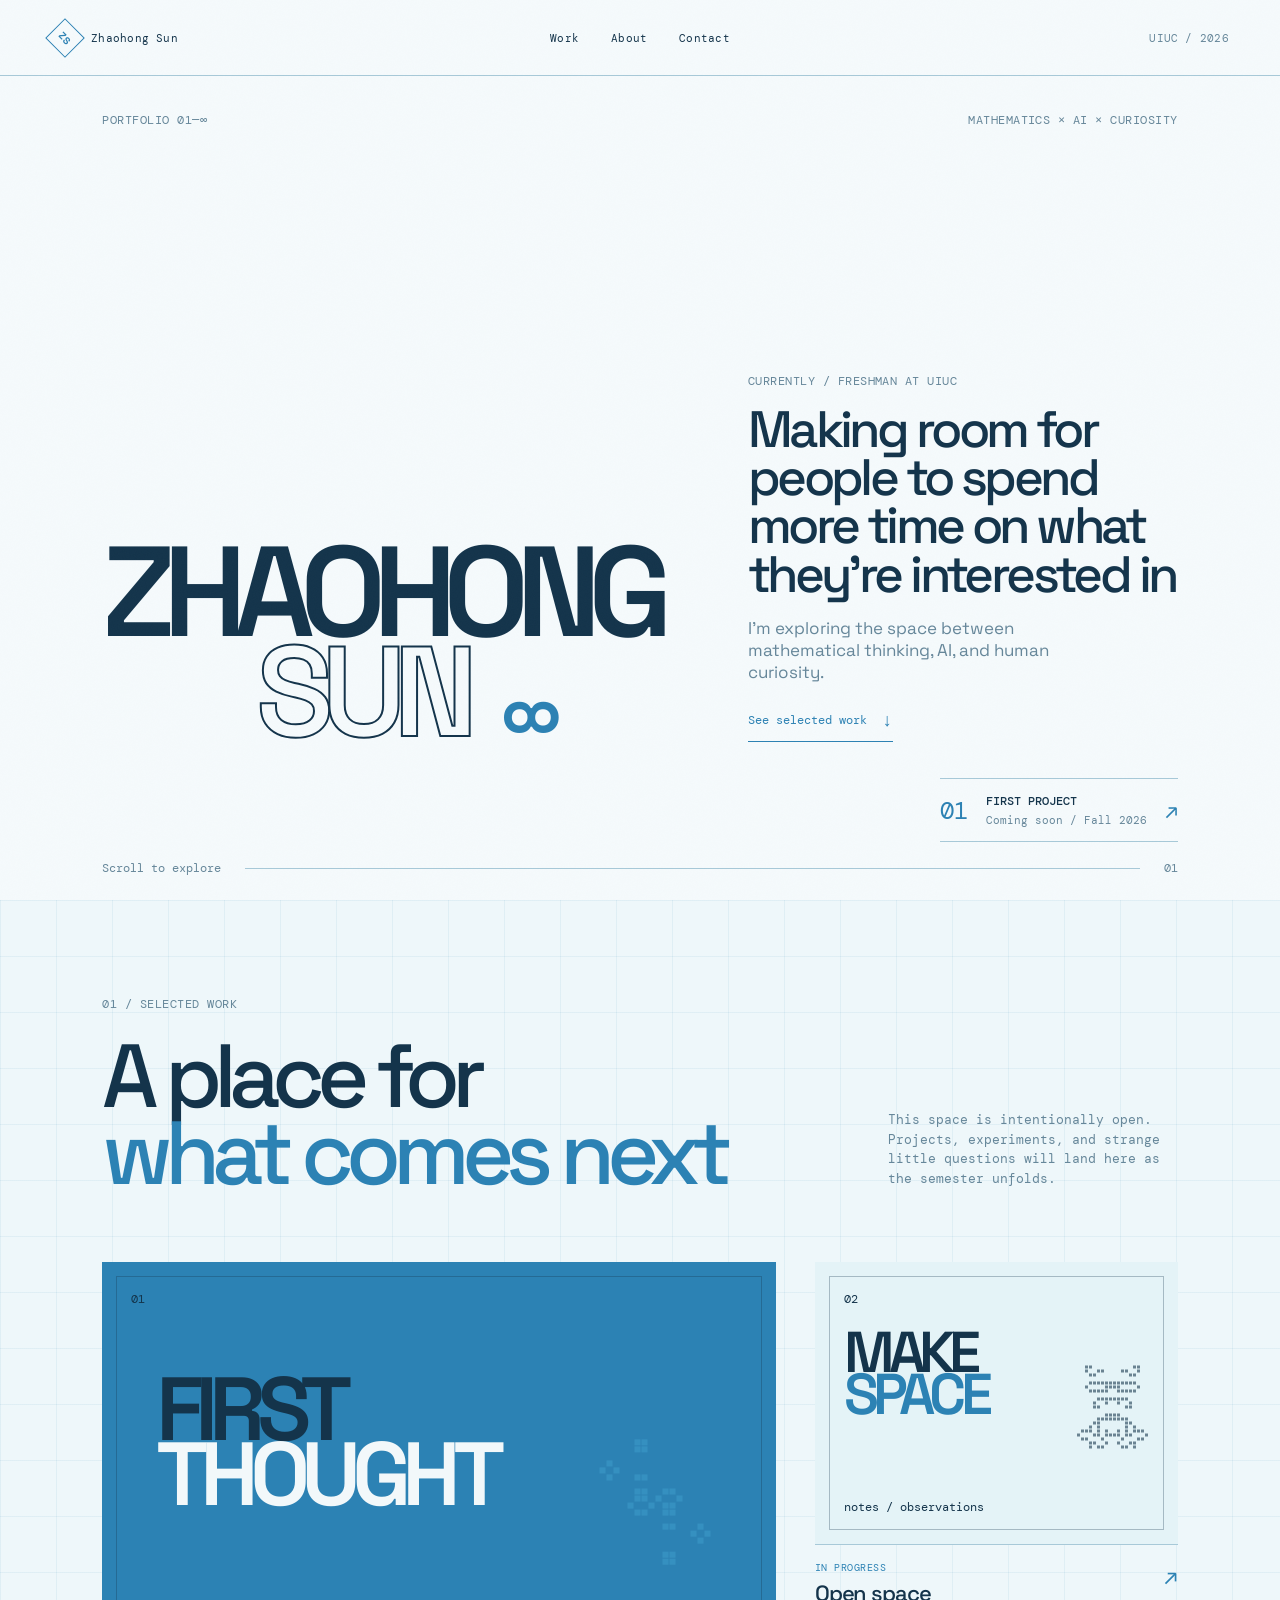
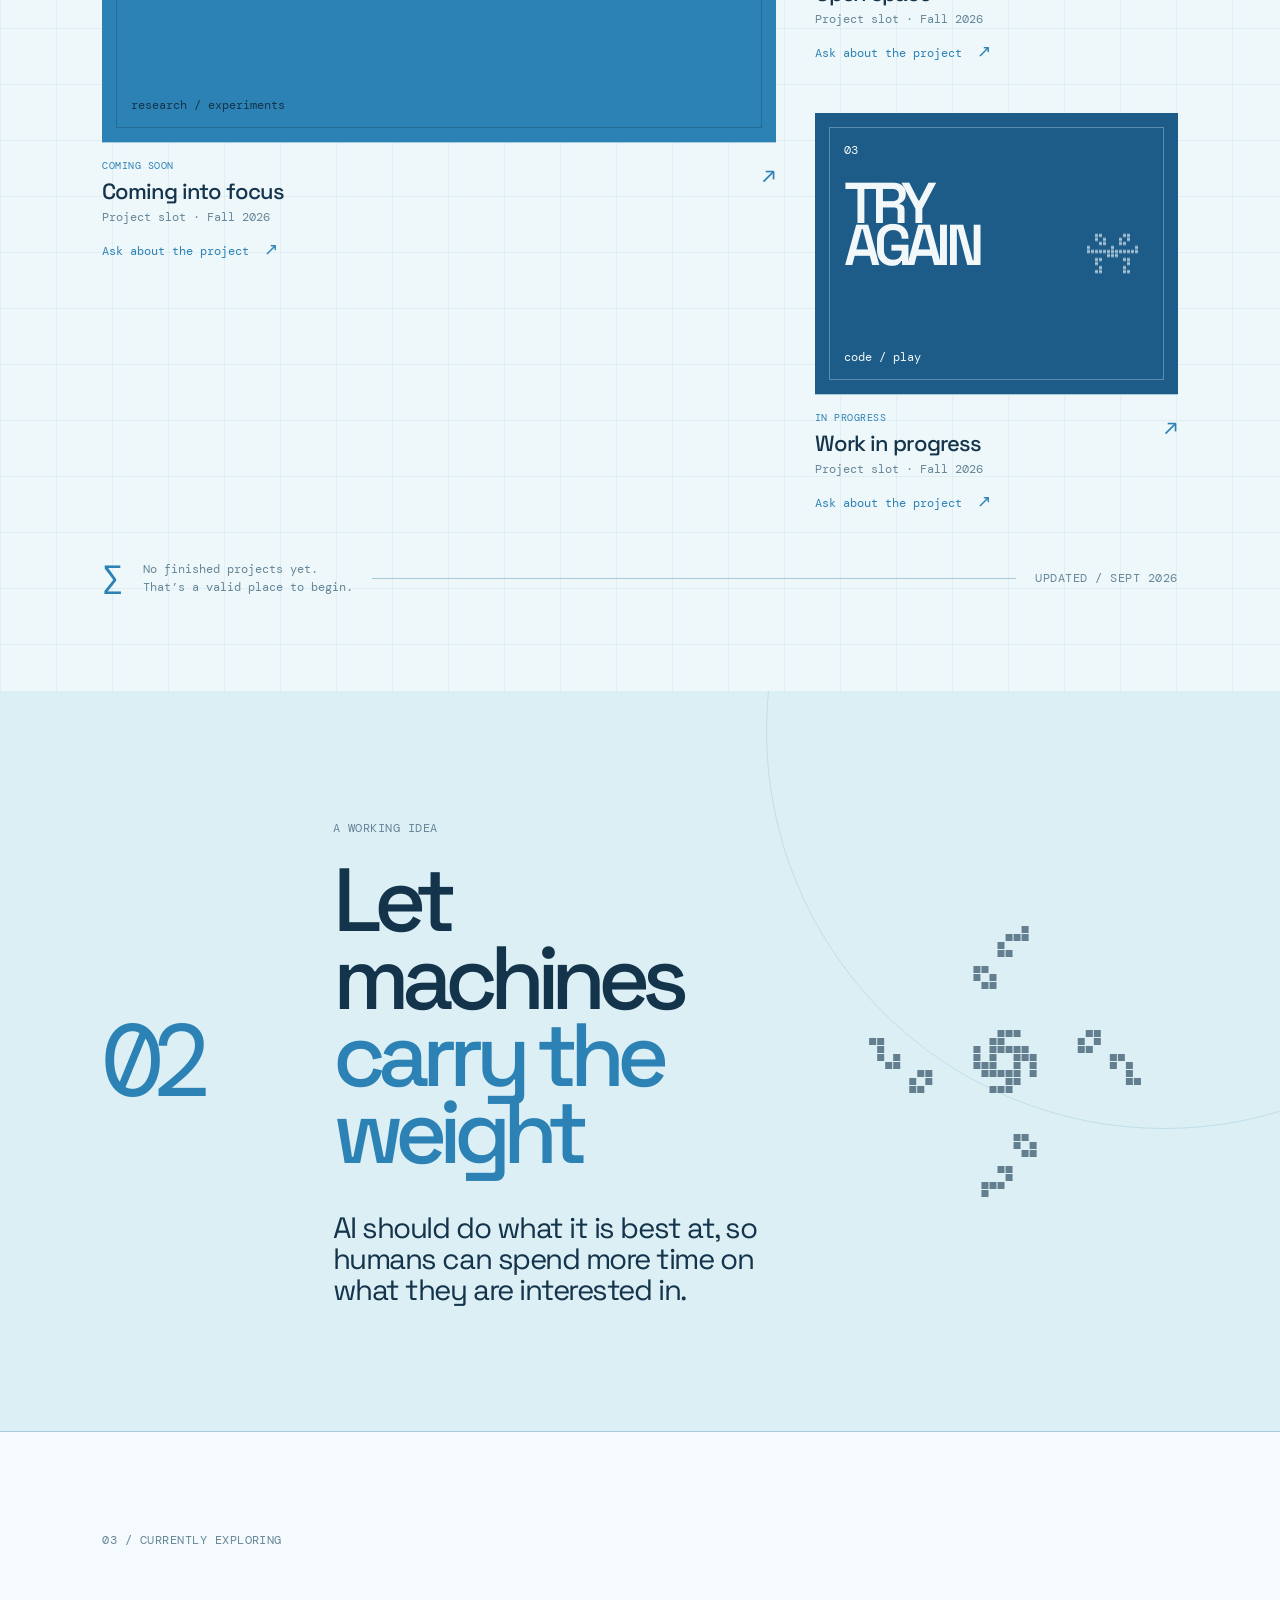
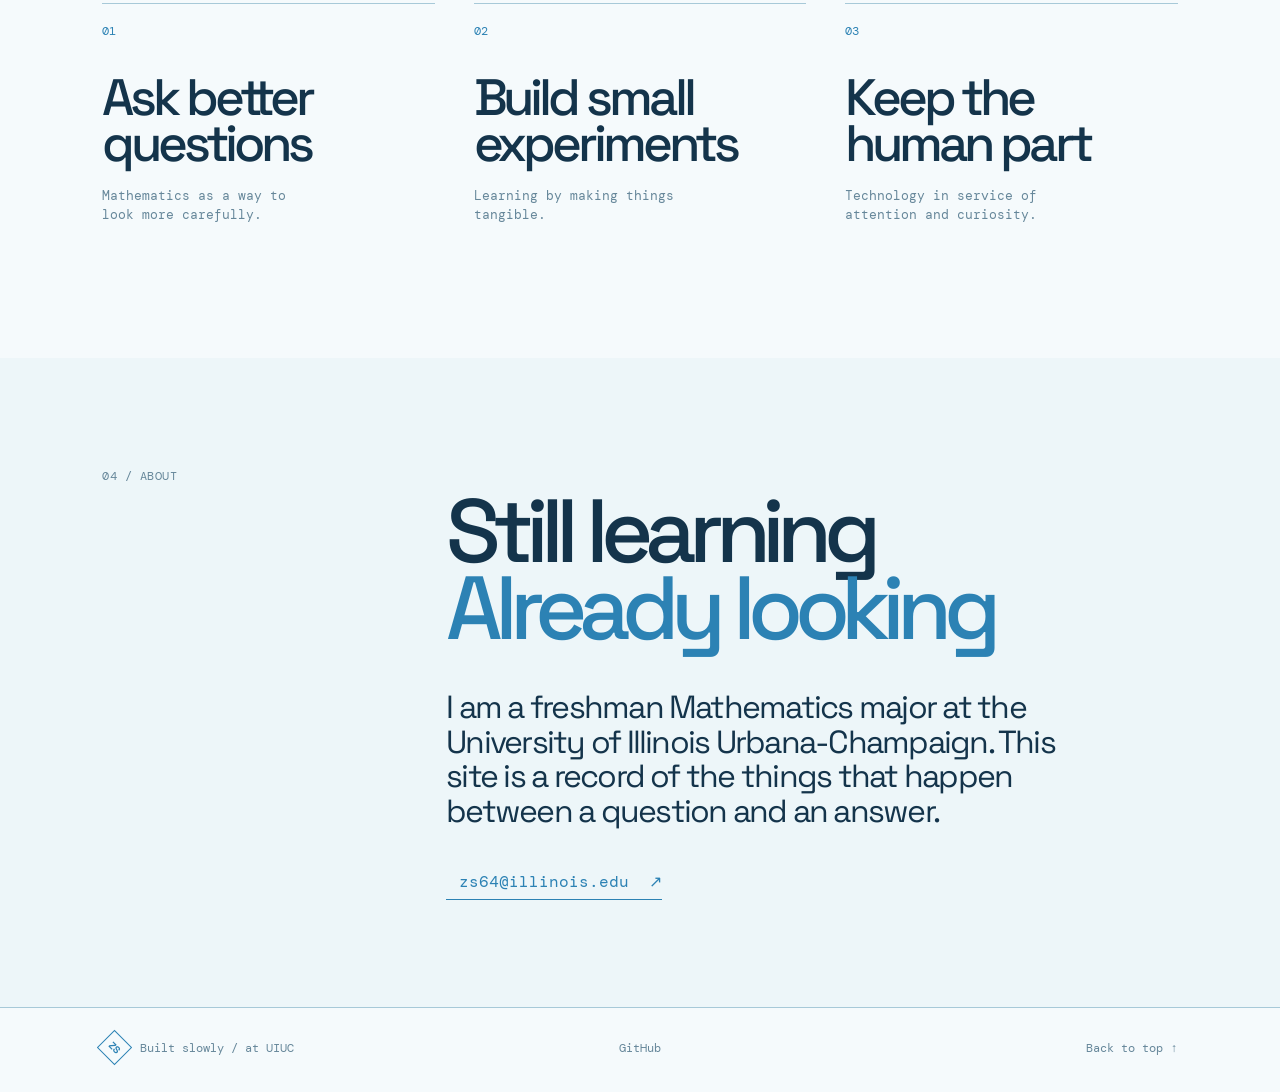
==== commit 7d088ca0: "Scale infinity mark 1.5x and shift left" ====
--- a/index.html
+++ b/index.html
@@ -5,7 +5,7 @@
     <meta name="viewport" content="width=device-width, initial-scale=1.0" />
     <meta name="description" content="Zhaohong Sun — Mathematics student at UIUC, exploring the space between AI and human curiosity." />
     <title>Zhaohong Sun — Selected work</title>
-    <link rel="stylesheet" href="styles.css?v=infinity-right-of-sun-final-adjustment" />
+    <link rel="stylesheet" href="styles.css?v=infinity-1-5x-left" />
   </head>
   <body>
     <div class="grid-overlay" aria-hidden="true"></div>
--- a/styles.css
+++ b/styles.css
@@ -10,8 +10,8 @@
 .life-canvas{position:absolute;inset:15px;width:calc(100% - 30px);height:calc(100% - 30px);z-index:0;opacity:.58}.art-word{z-index:1}.manifesto-life{position:relative;inset:auto;width:clamp(210px,27vw,370px);height:clamp(210px,27vw,370px);justify-self:center;opacity:.6}.card-art .life-canvas{mix-blend-mode:multiply}.art-blue .life-canvas{mix-blend-mode:screen;opacity:.55}.art-cobalt .life-canvas{mix-blend-mode:screen;opacity:.65}
 @media(max-width:700px){.manifesto-life{width:180px;height:180px;margin:65px auto 0}.life-canvas{inset:12px;width:calc(100% - 24px);height:calc(100% - 24px)}}
 .art-pale .art-word i{color:var(--blue)}
-.hero-name .crosshair{left:78%;right:auto;top:65%;font-size:.56em;z-index:2}
-@media(max-width:700px){.hero-name .crosshair{left:80%;top:65%;font-size:.48em}}
+.hero-name .crosshair{left:68%;right:auto;top:61%;font-size:.84em;z-index:2}
+@media(max-width:700px){.hero-name .crosshair{left:70%;top:61%;font-size:.72em}}
 .site-header{position:relative}.site-header nav{position:absolute;left:50%;transform:translateX(-50%)}
 .site-footer{position:relative}.site-footer .footer-links{position:absolute;left:50%;transform:translateX(-50%)}
 .card-art .life-canvas{inset:15% 5% 15% auto;width:34%;height:70%;z-index:0;pointer-events:none}
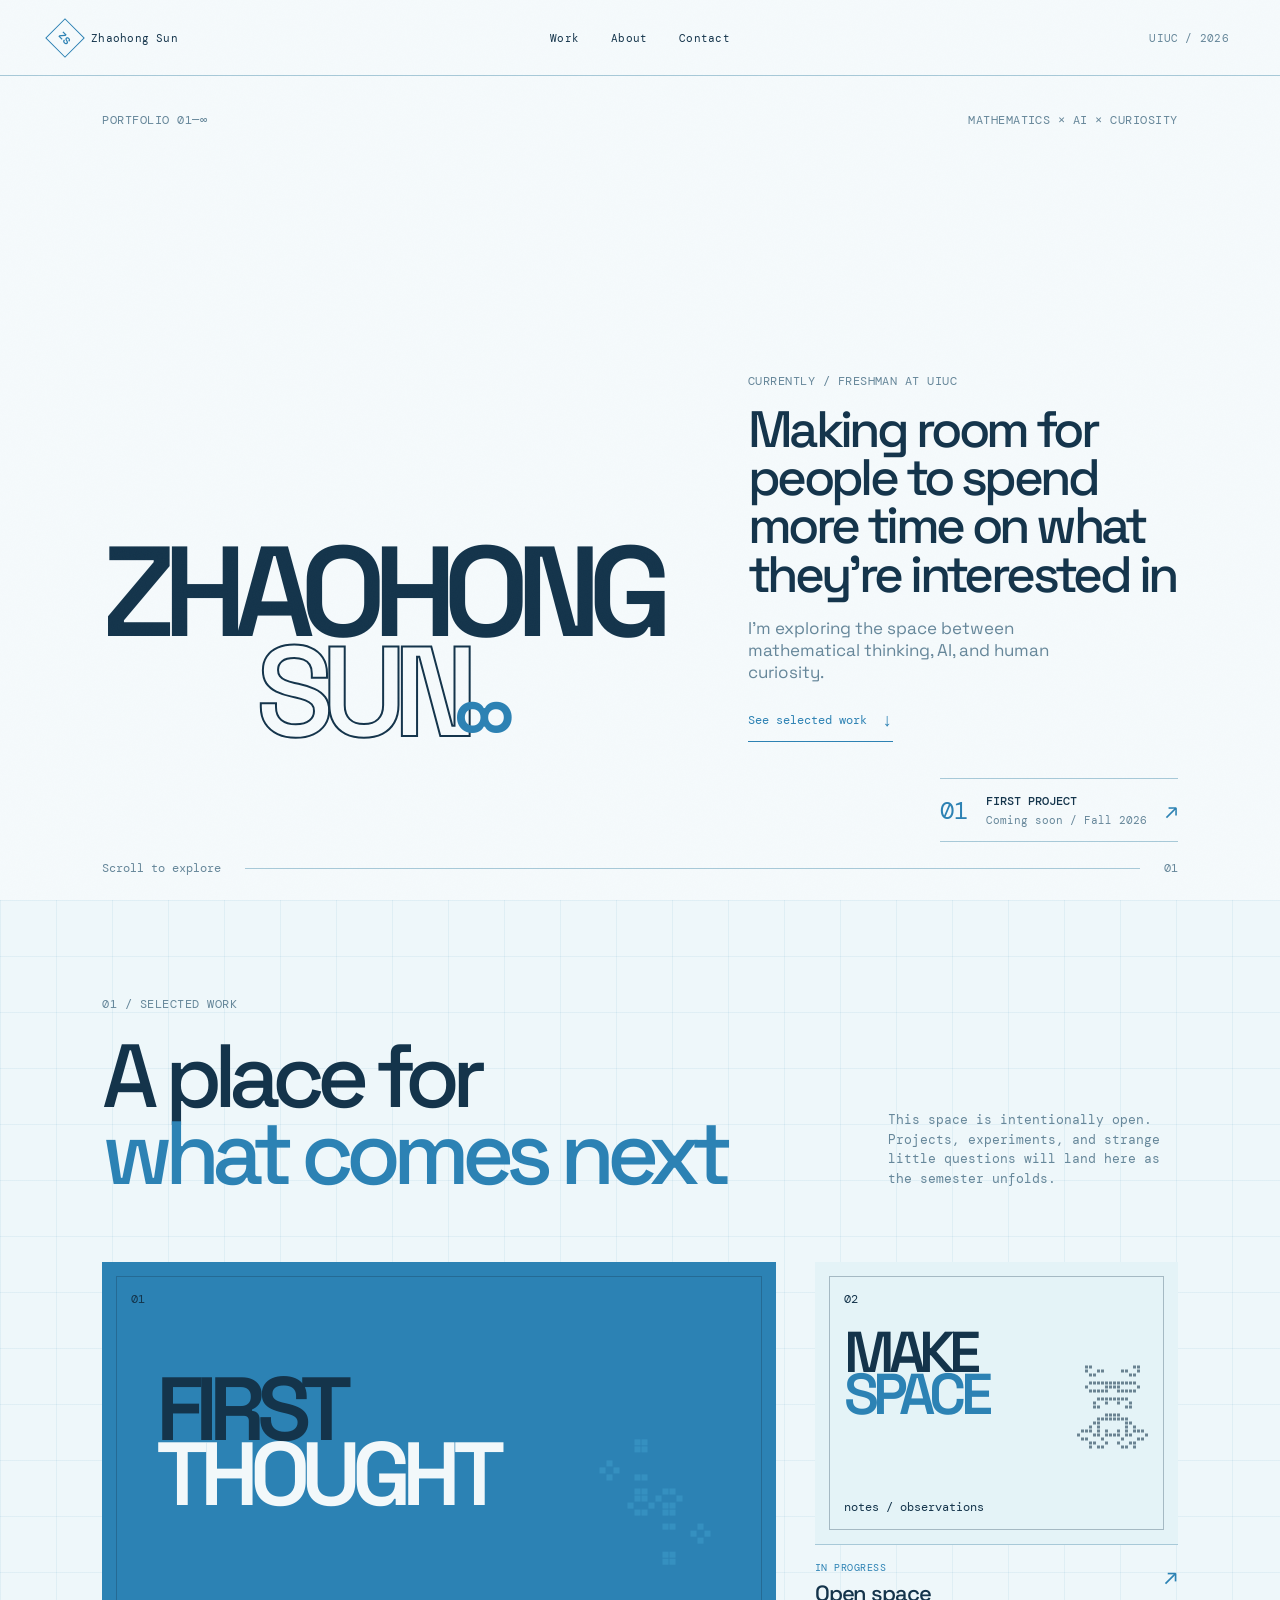
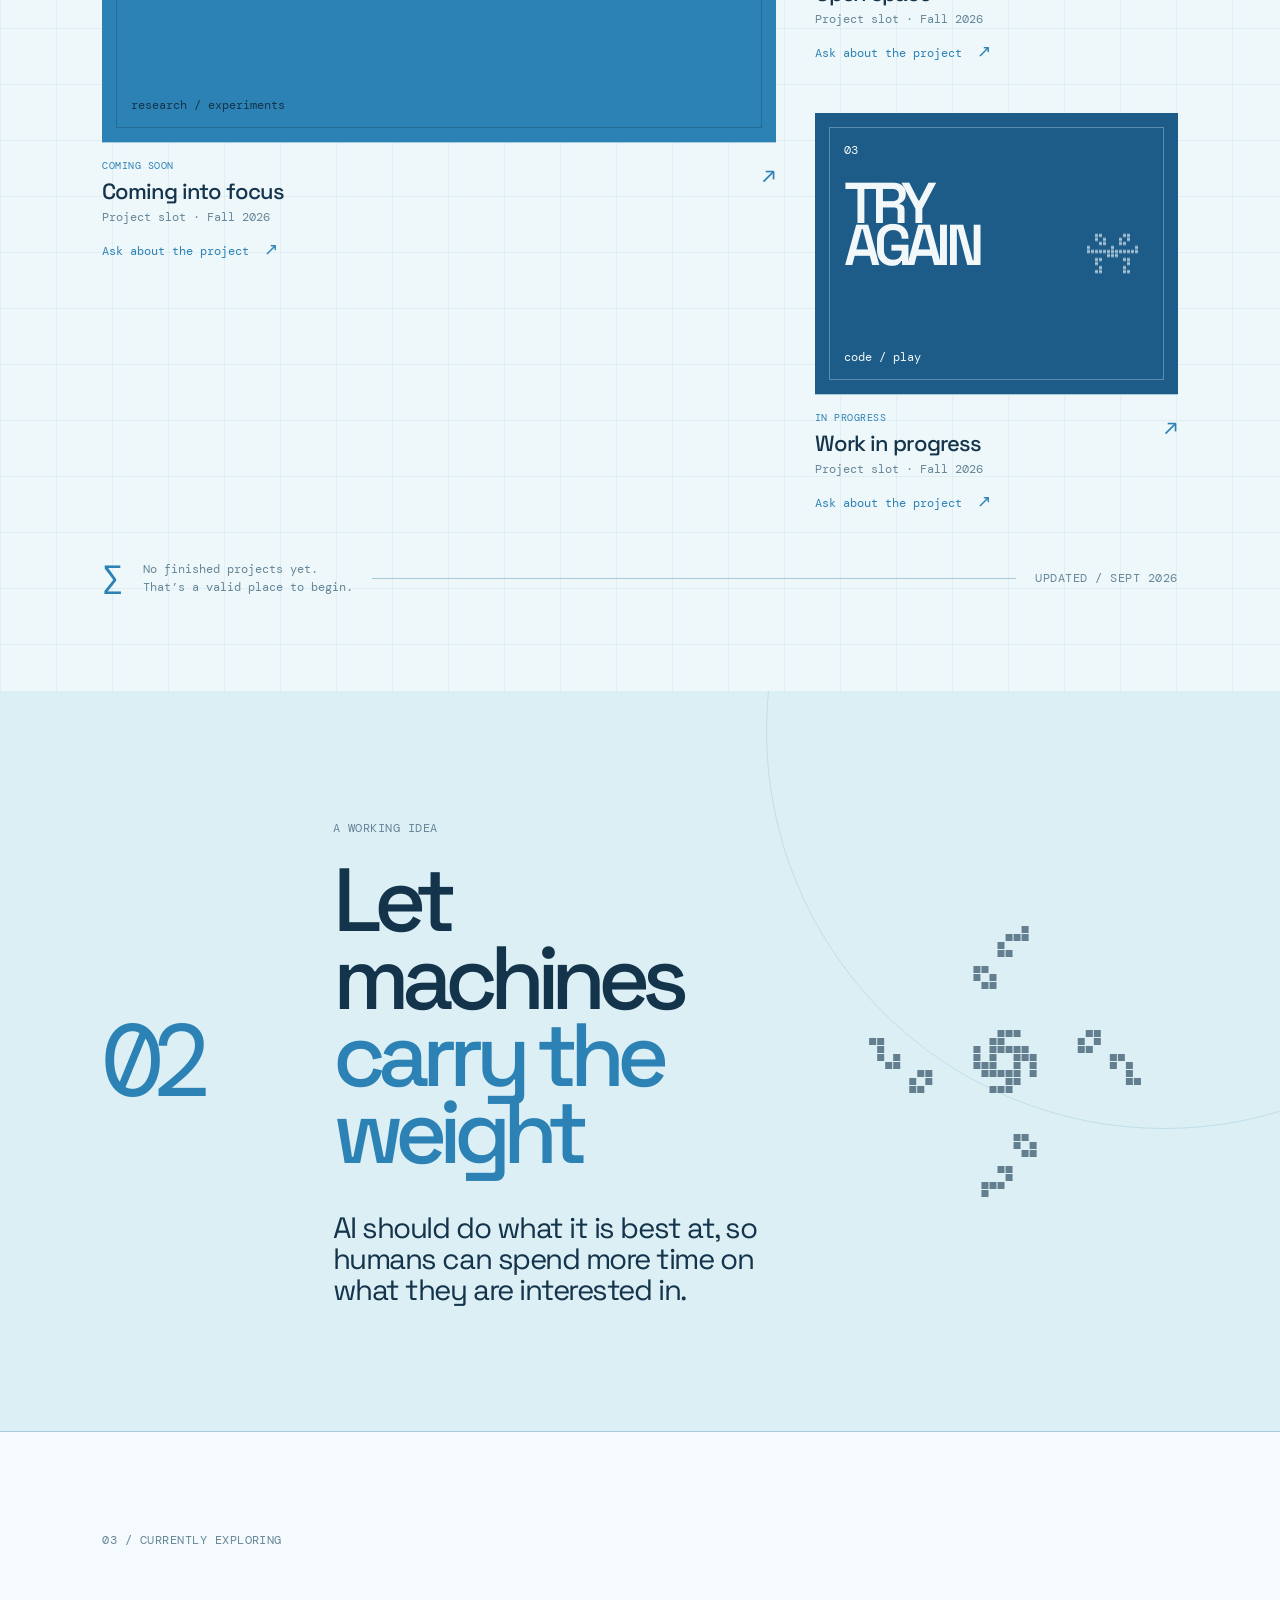
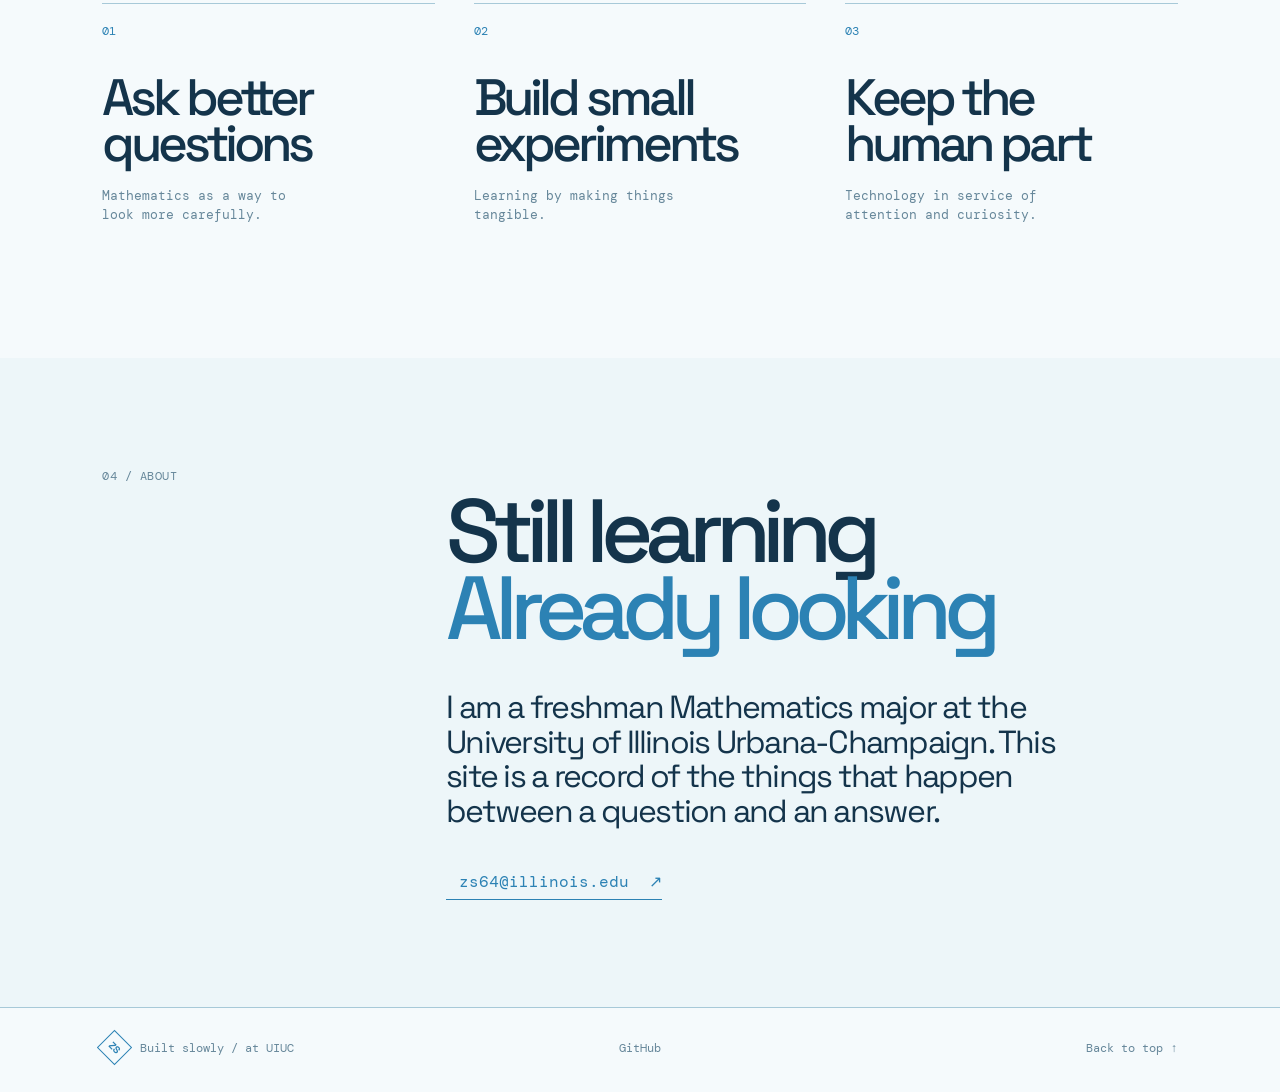
==== commit c3d2c828: "Shift infinity mark farther left" ====
--- a/index.html
+++ b/index.html
@@ -5,7 +5,7 @@
     <meta name="viewport" content="width=device-width, initial-scale=1.0" />
     <meta name="description" content="Zhaohong Sun — Mathematics student at UIUC, exploring the space between AI and human curiosity." />
     <title>Zhaohong Sun — Selected work</title>
-    <link rel="stylesheet" href="styles.css?v=infinity-1-5x-left" />
+    <link rel="stylesheet" href="styles.css?v=infinity-farther-left" />
   </head>
   <body>
     <div class="grid-overlay" aria-hidden="true"></div>
--- a/styles.css
+++ b/styles.css
@@ -10,8 +10,8 @@
 .life-canvas{position:absolute;inset:15px;width:calc(100% - 30px);height:calc(100% - 30px);z-index:0;opacity:.58}.art-word{z-index:1}.manifesto-life{position:relative;inset:auto;width:clamp(210px,27vw,370px);height:clamp(210px,27vw,370px);justify-self:center;opacity:.6}.card-art .life-canvas{mix-blend-mode:multiply}.art-blue .life-canvas{mix-blend-mode:screen;opacity:.55}.art-cobalt .life-canvas{mix-blend-mode:screen;opacity:.65}
 @media(max-width:700px){.manifesto-life{width:180px;height:180px;margin:65px auto 0}.life-canvas{inset:12px;width:calc(100% - 24px);height:calc(100% - 24px)}}
 .art-pale .art-word i{color:var(--blue)}
-.hero-name .crosshair{left:68%;right:auto;top:61%;font-size:.84em;z-index:2}
-@media(max-width:700px){.hero-name .crosshair{left:70%;top:61%;font-size:.72em}}
+.hero-name .crosshair{left:60%;right:auto;top:61%;font-size:.84em;z-index:2}
+@media(max-width:700px){.hero-name .crosshair{left:62%;top:61%;font-size:.72em}}
 .site-header{position:relative}.site-header nav{position:absolute;left:50%;transform:translateX(-50%)}
 .site-footer{position:relative}.site-footer .footer-links{position:absolute;left:50%;transform:translateX(-50%)}
 .card-art .life-canvas{inset:15% 5% 15% auto;width:34%;height:70%;z-index:0;pointer-events:none}
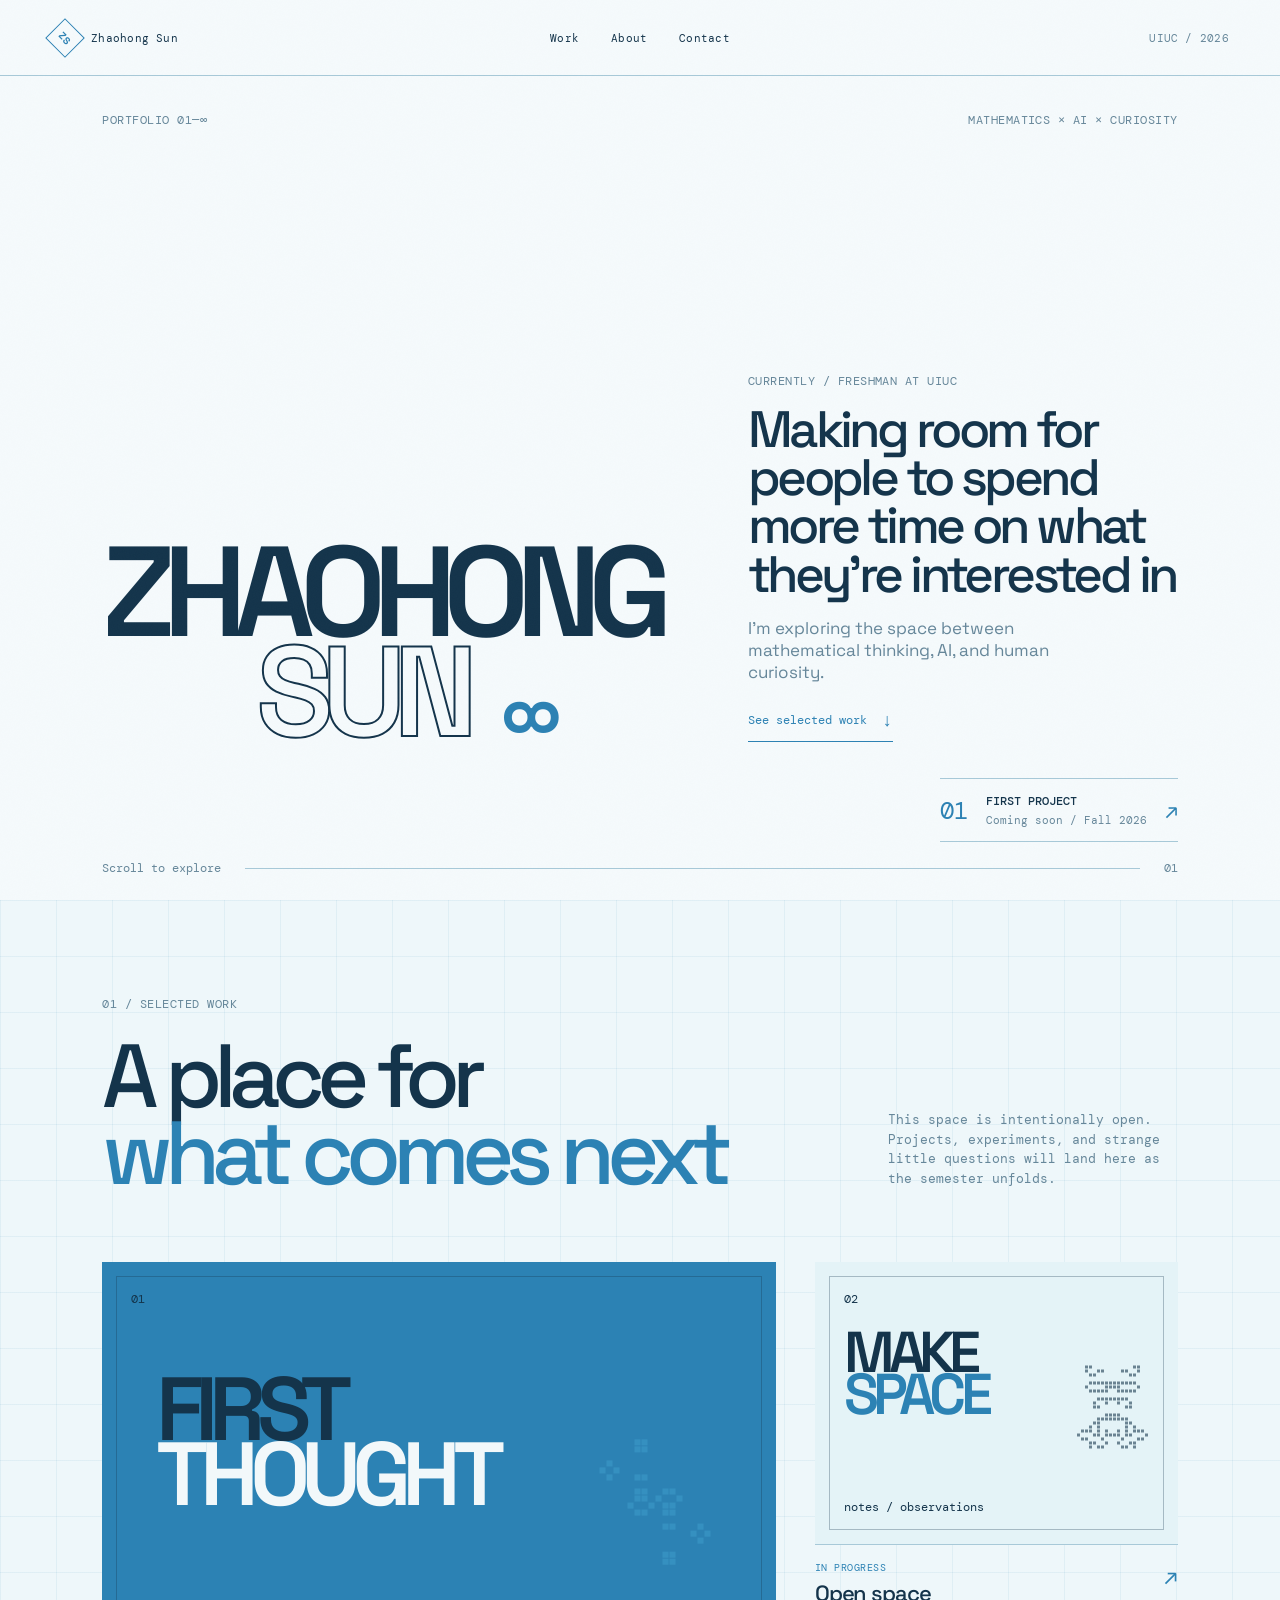
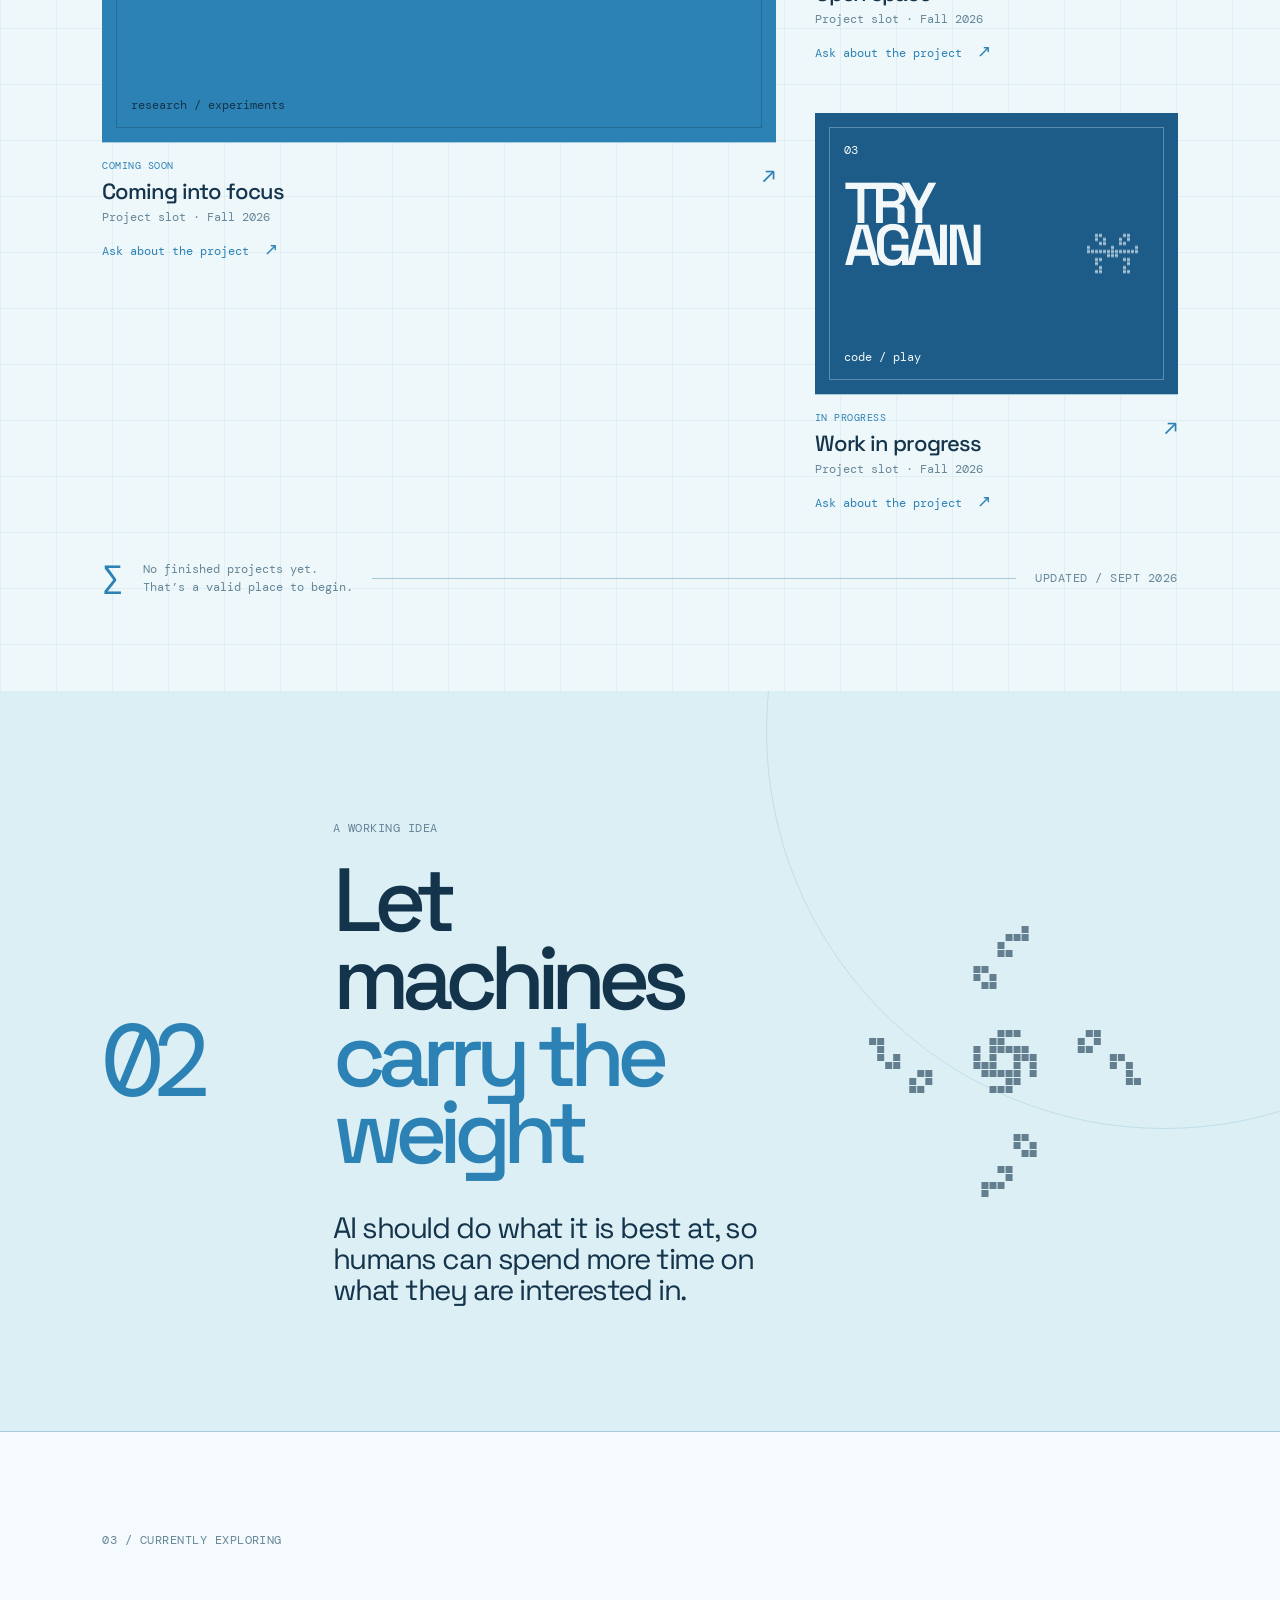
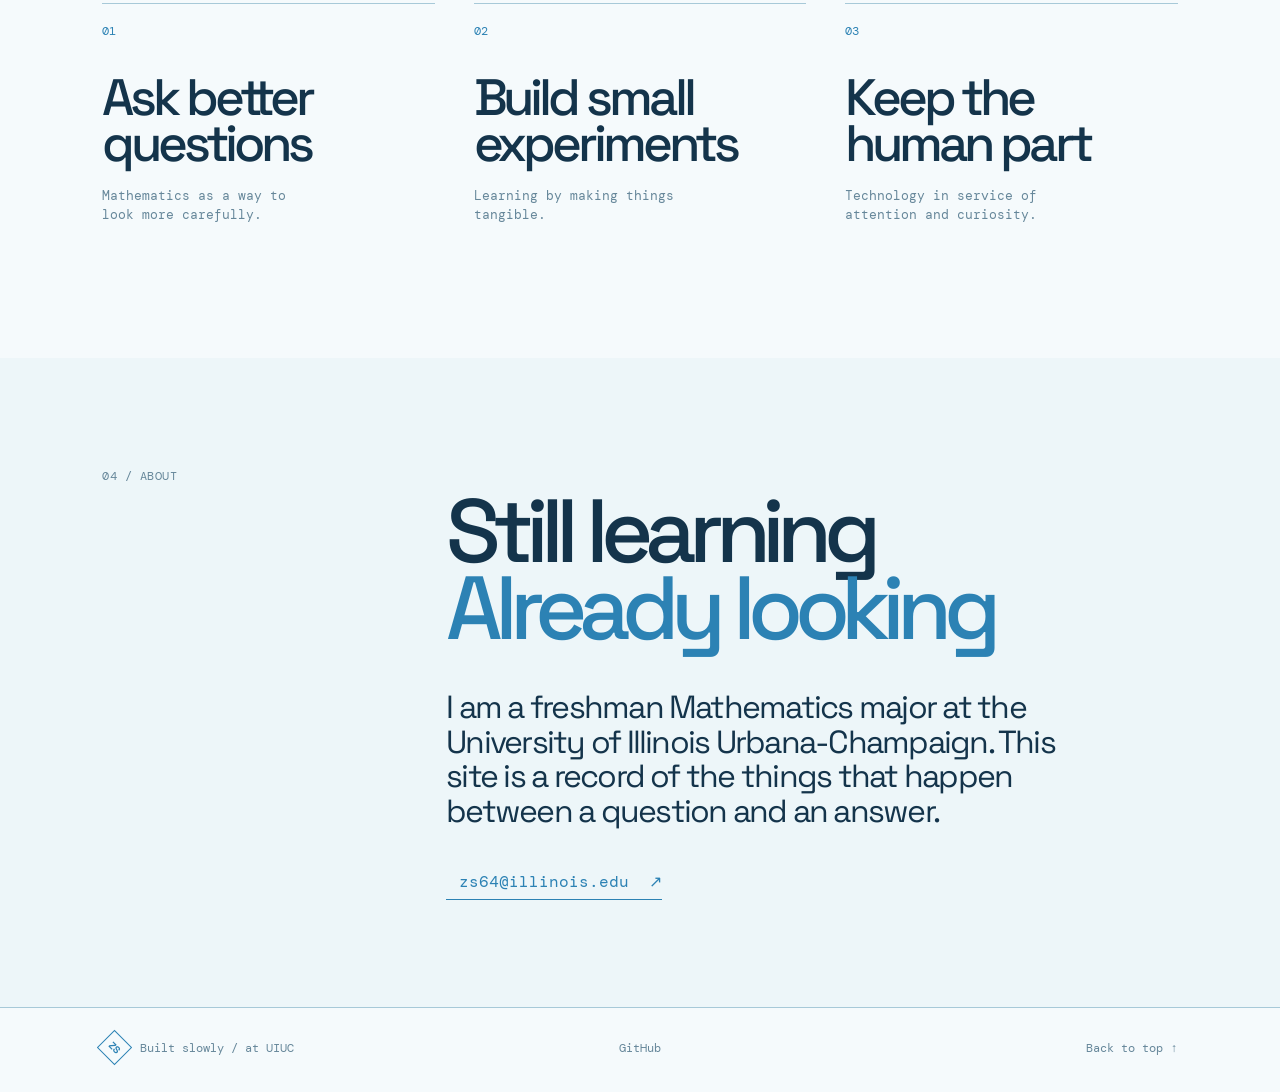
==== commit cd78e023: "Undo latest infinity mark shift" ====
--- a/index.html
+++ b/index.html
@@ -5,7 +5,7 @@
     <meta name="viewport" content="width=device-width, initial-scale=1.0" />
     <meta name="description" content="Zhaohong Sun — Mathematics student at UIUC, exploring the space between AI and human curiosity." />
     <title>Zhaohong Sun — Selected work</title>
-    <link rel="stylesheet" href="styles.css?v=infinity-farther-left" />
+    <link rel="stylesheet" href="styles.css?v=infinity-undo-left-shift" />
   </head>
   <body>
     <div class="grid-overlay" aria-hidden="true"></div>
--- a/styles.css
+++ b/styles.css
@@ -10,8 +10,8 @@
 .life-canvas{position:absolute;inset:15px;width:calc(100% - 30px);height:calc(100% - 30px);z-index:0;opacity:.58}.art-word{z-index:1}.manifesto-life{position:relative;inset:auto;width:clamp(210px,27vw,370px);height:clamp(210px,27vw,370px);justify-self:center;opacity:.6}.card-art .life-canvas{mix-blend-mode:multiply}.art-blue .life-canvas{mix-blend-mode:screen;opacity:.55}.art-cobalt .life-canvas{mix-blend-mode:screen;opacity:.65}
 @media(max-width:700px){.manifesto-life{width:180px;height:180px;margin:65px auto 0}.life-canvas{inset:12px;width:calc(100% - 24px);height:calc(100% - 24px)}}
 .art-pale .art-word i{color:var(--blue)}
-.hero-name .crosshair{left:60%;right:auto;top:61%;font-size:.84em;z-index:2}
-@media(max-width:700px){.hero-name .crosshair{left:62%;top:61%;font-size:.72em}}
+.hero-name .crosshair{left:68%;right:auto;top:61%;font-size:.84em;z-index:2}
+@media(max-width:700px){.hero-name .crosshair{left:70%;top:61%;font-size:.72em}}
 .site-header{position:relative}.site-header nav{position:absolute;left:50%;transform:translateX(-50%)}
 .site-footer{position:relative}.site-footer .footer-links{position:absolute;left:50%;transform:translateX(-50%)}
 .card-art .life-canvas{inset:15% 5% 15% auto;width:34%;height:70%;z-index:0;pointer-events:none}
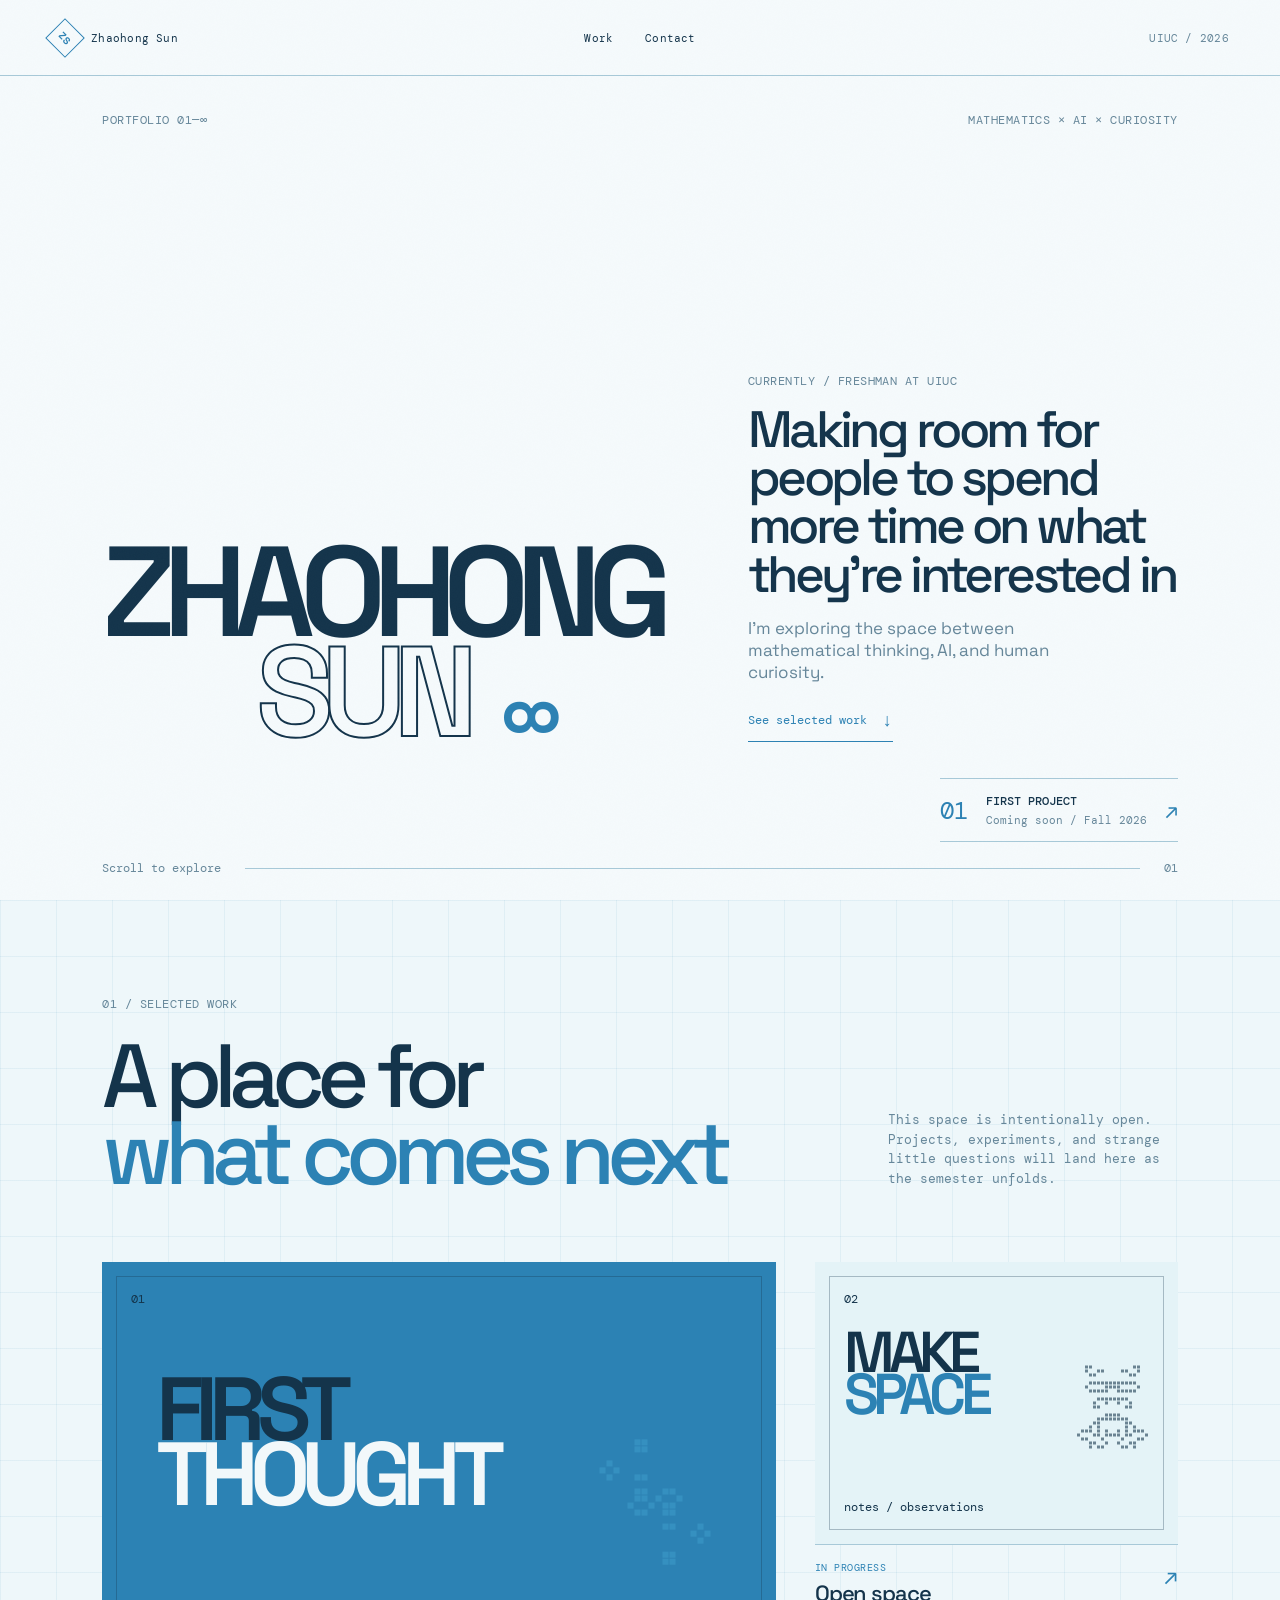
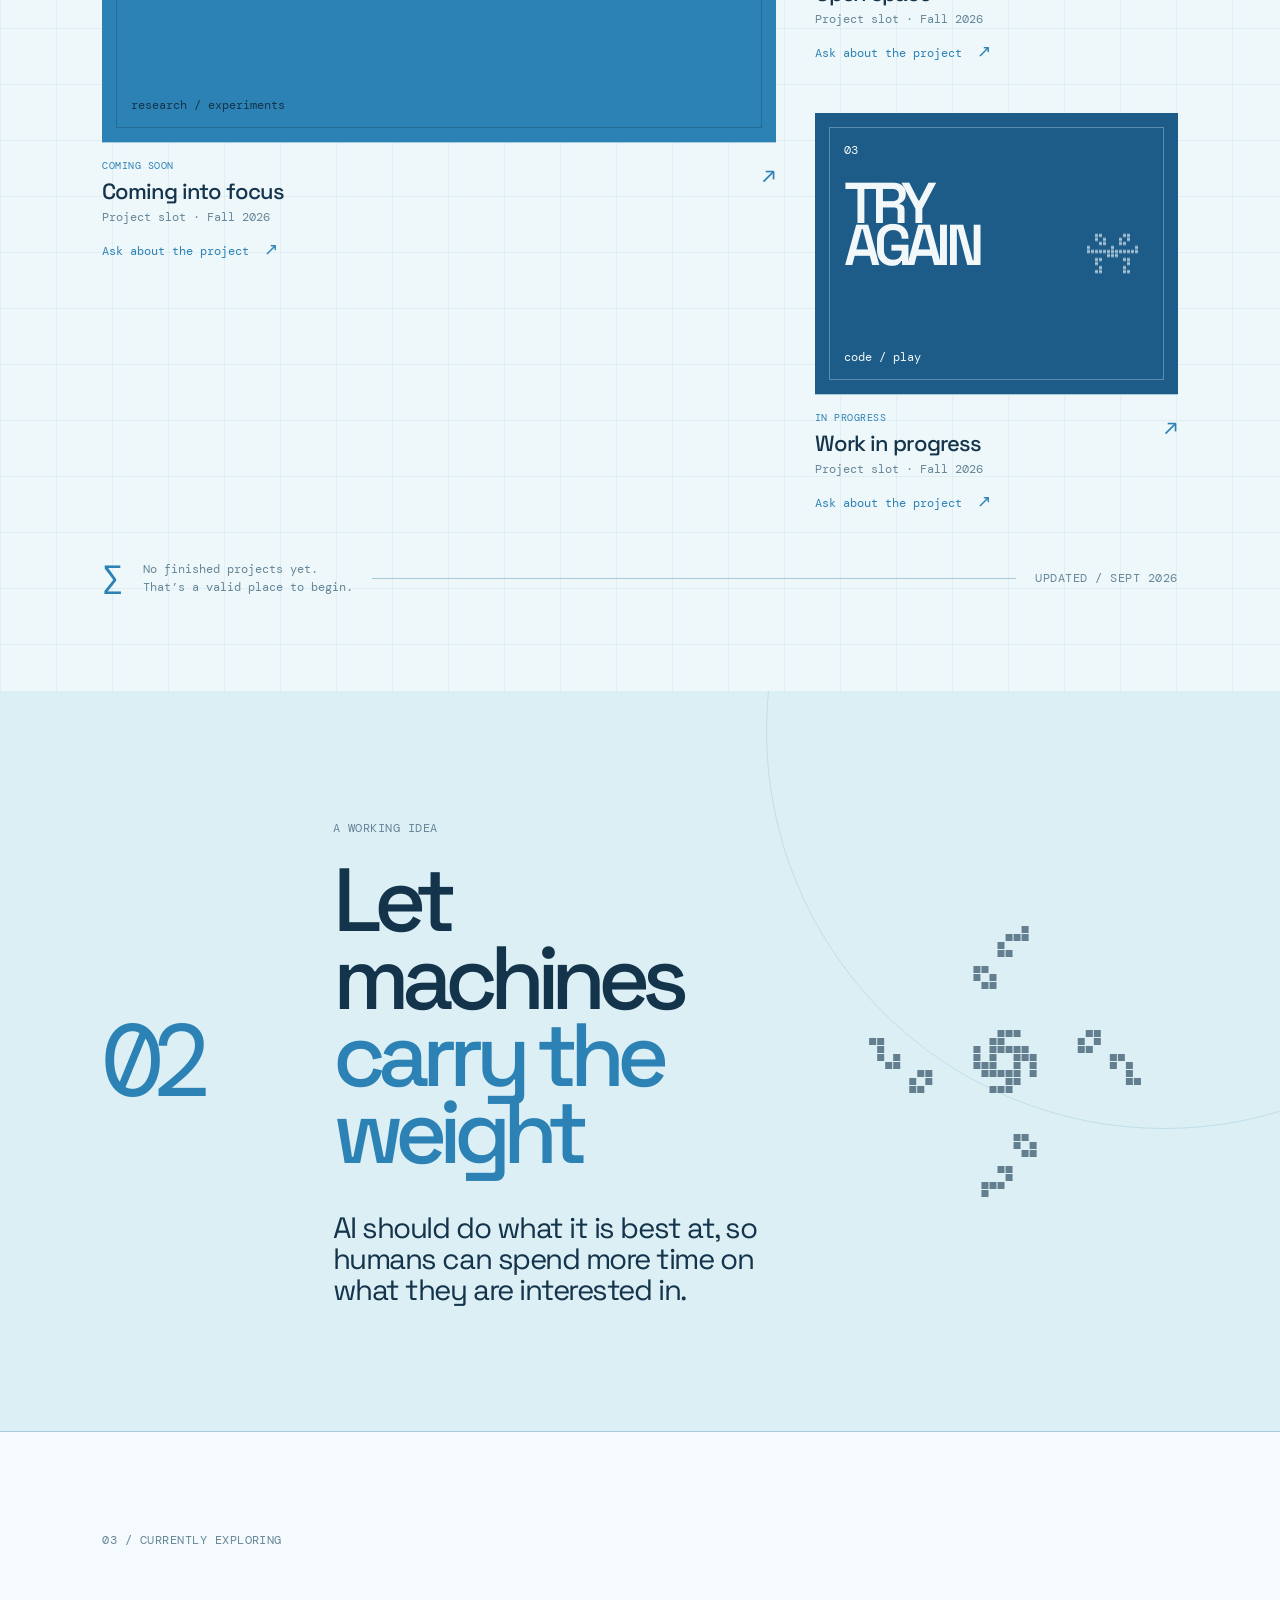
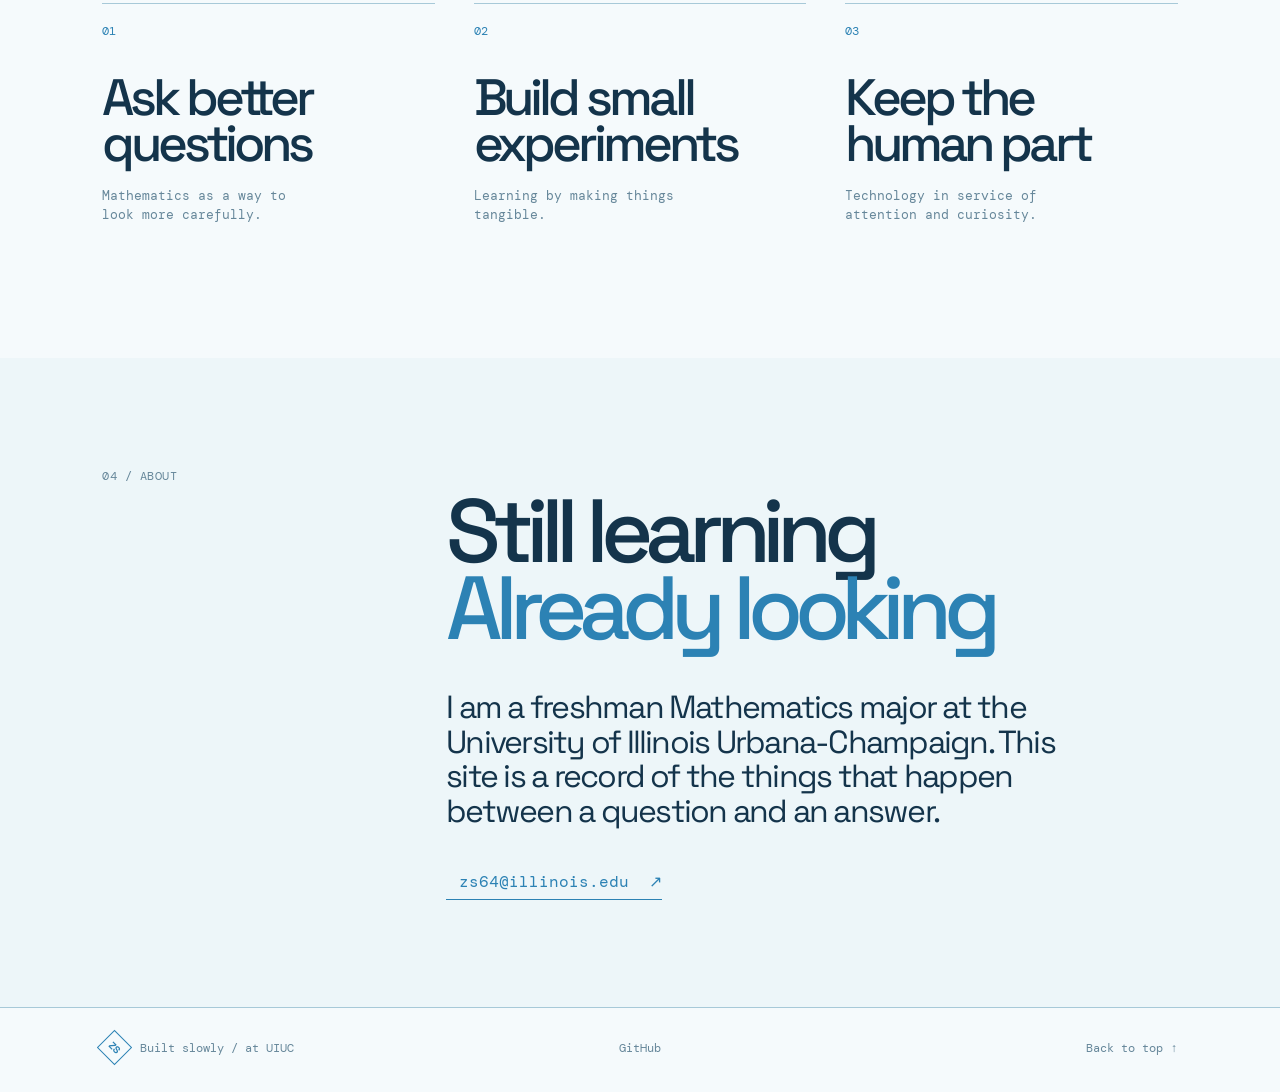
==== commit 7d98cfa6: "Remove About from top navigation" ====
--- a/index.html
+++ b/index.html
@@ -11,7 +11,7 @@
     <div class="grid-overlay" aria-hidden="true"></div>
     <header class="site-header">
       <a class="wordmark" href="#top"><span class="mark">ZS</span><span>Zhaohong Sun</span></a>
-      <nav aria-label="Main navigation"><a href="#work">Work</a><a href="#about">About</a><a href="#contact">Contact</a></nav>
+      <nav aria-label="Main navigation"><a href="#work">Work</a><a href="#contact">Contact</a></nav>
       <span class="header-index">UIUC / 2026</span>
     </header>
 
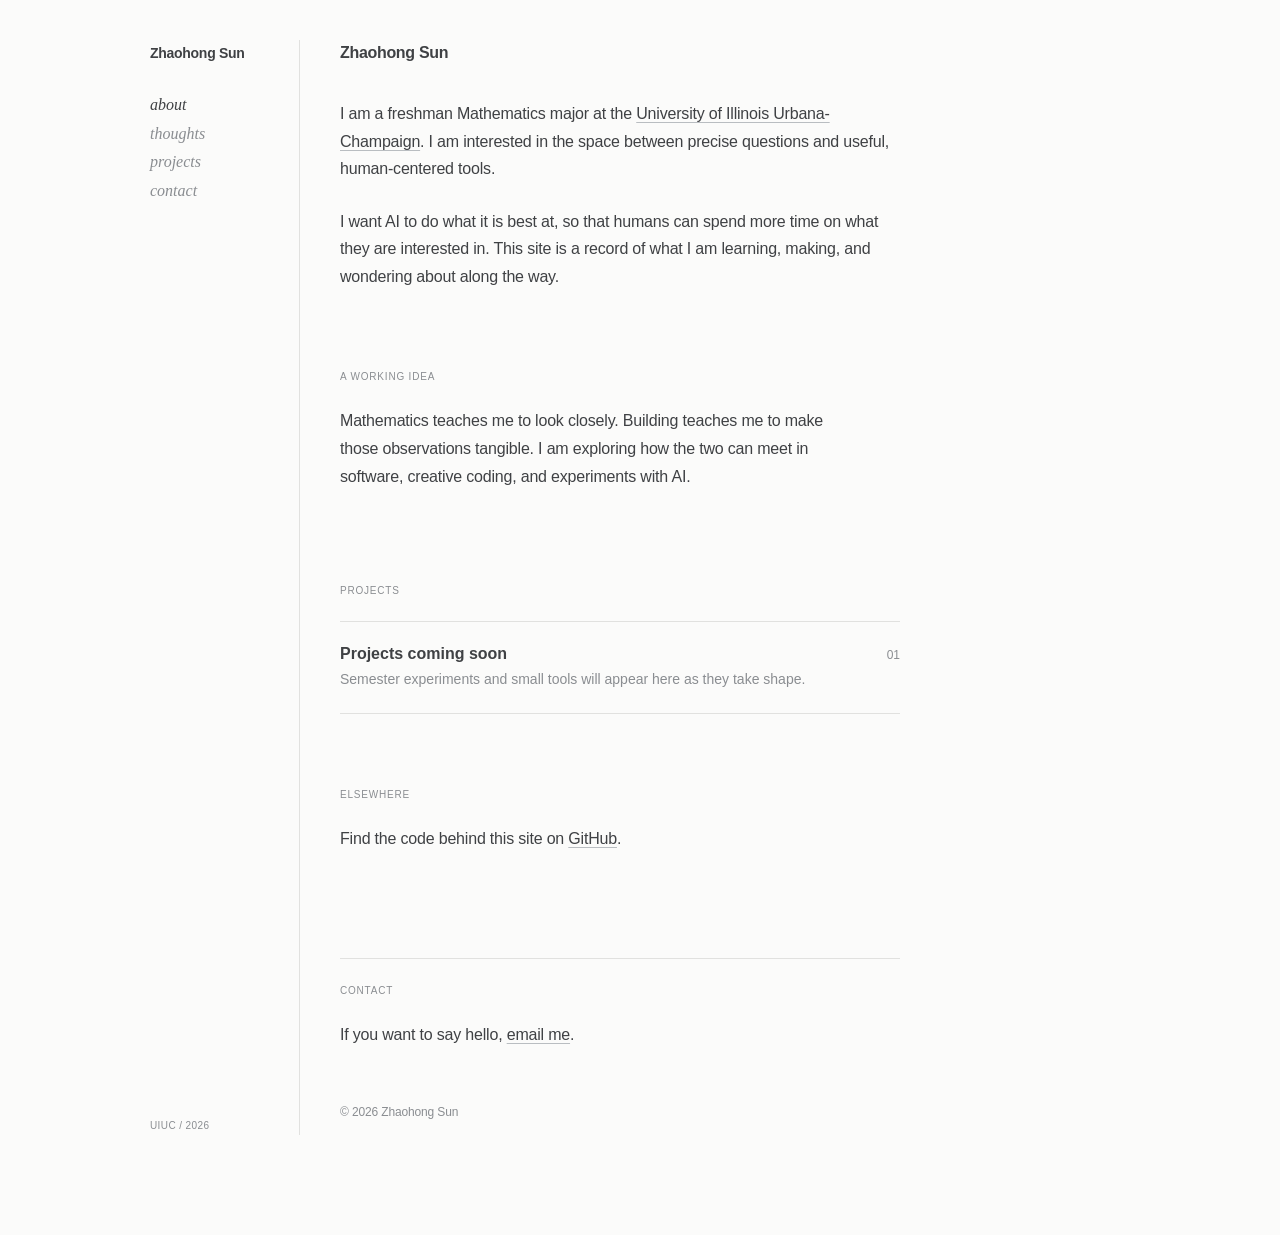
==== commit 0d232a8e: "Replace portfolio with editorial personal site" ====
--- a/index.html
+++ b/index.html
@@ -3,47 +3,54 @@
   <head>
     <meta charset="UTF-8" />
     <meta name="viewport" content="width=device-width, initial-scale=1.0" />
-    <meta name="description" content="Zhaohong Sun — Mathematics student at UIUC, exploring the space between AI and human curiosity." />
-    <title>Zhaohong Sun — Selected work</title>
-    <link rel="stylesheet" href="styles.css?v=infinity-undo-left-shift" />
+    <meta name="description" content="Zhaohong Sun — freshman Mathematics major at UIUC." />
+    <title>Zhaohong Sun</title>
+    <link rel="stylesheet" href="styles.css" />
   </head>
   <body>
-    <div class="grid-overlay" aria-hidden="true"></div>
-    <header class="site-header">
-      <a class="wordmark" href="#top"><span class="mark">ZS</span><span>Zhaohong Sun</span></a>
-      <nav aria-label="Main navigation"><a href="#work">Work</a><a href="#contact">Contact</a></nav>
-      <span class="header-index">UIUC / 2026</span>
-    </header>
+    <div class="shell">
+      <aside class="sidebar">
+        <a class="identity" href="#top" aria-label="Back to top">Zhaohong Sun</a>
+        <nav aria-label="Main navigation">
+          <a class="active" href="#about">about</a>
+          <a href="#thoughts">thoughts</a>
+          <a href="#projects">projects</a>
+          <a href="#contact">contact</a>
+        </nav>
+        <span class="side-note">UIUC / 2026</span>
+      </aside>
 
-    <main id="top">
-      <section class="hero page-pad">
-        <div class="hero-top"><span class="micro-label">PORTFOLIO 01—∞</span><span class="micro-label">MATHEMATICS × AI × CURIOSITY</span></div>
-        <div class="hero-main">
-          <div class="hero-name"><span>ZHAOHONG</span><span class="outline">SUN</span><i class="crosshair">∞</i></div>
-          <div class="hero-copy"><span class="micro-label">CURRENTLY / FRESHMAN AT UIUC</span><h1>Making room for people to spend more time on what they’re interested in</h1><p>I’m exploring the space between mathematical thinking, AI, and human curiosity.</p><a class="primary-cta" href="#work">See selected work <span>↓</span></a></div>
-        </div>
-        <a class="hero-project-hint" href="#work" aria-label="Jump to coming soon project"><span class="hint-index">01</span><span><b>FIRST PROJECT</b><small>Coming soon / Fall 2026</small></span><span class="hint-arrow">↗</span></a>
-        <div class="hero-footer"><span>Scroll to explore</span><span class="line-grow"></span><span>01</span></div>
-      </section>
+      <main id="top" class="content">
+        <section id="about" class="intro">
+          <h1>Zhaohong Sun</h1>
+          <p>I am a freshman Mathematics major at the <a href="https://illinois.edu/">University of Illinois Urbana-Champaign</a>. I am interested in the space between precise questions and useful, human-centered tools.</p>
+          <p>I want AI to do what it is best at, so that humans can spend more time on what they are interested in. This site is a record of what I am learning, making, and wondering about along the way.</p>
+        </section>
 
-      <section class="work page-pad" id="work">
-        <div class="section-intro"><div><span class="section-label">01 / SELECTED WORK</span><h1>A place for<br /><em>what comes next</em></h1></div><p class="section-note">This space is intentionally open. Projects, experiments, and strange little questions will land here as the semester unfolds.</p></div>
-        <div class="work-grid">
-          <a class="work-card work-card-large" href="#contact" data-email-user="zs64" data-email-domain="illinois.edu" aria-label="Email Zhaohong about coming soon project one"><div class="card-art art-blue"><span class="card-number">01</span><canvas class="life-canvas" data-pattern="period32P21" aria-label="Animated Conway's Game of Life 32P21 oscillator"></canvas><div class="art-word">FIRST<br /><i>THOUGHT</i></div><span class="card-caption">research / experiments</span></div><div class="card-meta"><div><span class="status-tag">COMING SOON</span><h2>Coming into focus</h2><p>Project slot · Fall 2026</p></div><span class="card-arrow">↗</span></div><span class="project-link">Ask about the project <span>↗</span></span></a>
-          <a class="work-card" href="#contact" data-email-user="zs64" data-email-domain="illinois.edu" aria-label="Email Zhaohong about coming soon project two"><div class="card-art art-pale"><span class="card-number">02</span><canvas class="life-canvas" data-pattern="period104P9" aria-label="Animated Conway's Game of Life 104P9 oscillator"></canvas><div class="art-word small">MAKE<br /><i>SPACE</i></div><span class="card-caption">notes / observations</span></div><div class="card-meta"><div><span class="status-tag">IN PROGRESS</span><h2>Open space</h2><p>Project slot · Fall 2026</p></div><span class="card-arrow">↗</span></div><span class="project-link">Ask about the project <span>↗</span></span></a>
-          <a class="work-card" href="#contact" data-email-user="zs64" data-email-domain="illinois.edu" aria-label="Email Zhaohong about coming soon project three"><div class="card-art art-cobalt"><span class="card-number">03</span><canvas class="life-canvas" data-pattern="period37P10_1" aria-label="Animated Conway's Game of Life 37P10.1 oscillator"></canvas><div class="art-word small light">TRY<br /><i>AGAIN</i></div><span class="card-caption">code / play</span></div><div class="card-meta"><div><span class="status-tag">IN PROGRESS</span><h2>Work in progress</h2><p>Project slot · Fall 2026</p></div><span class="card-arrow">↗</span></div><span class="project-link">Ask about the project <span>↗</span></span></a>
-        </div>
-        <div class="empty-note"><span class="plus">∑</span><span>No finished projects yet.<br />That’s a valid place to begin.</span><span class="empty-line"></span><span class="micro-label">UPDATED / SEPT 2026</span></div>
-      </section>
+        <section id="thoughts" class="section thoughts">
+          <p class="section-label">A working idea</p>
+          <p>Mathematics teaches me to look closely. Building teaches me to make those observations tangible. I am exploring how the two can meet in software, creative coding, and experiments with AI.</p>
+        </section>
 
-      <section class="manifesto page-pad"><div class="manifesto-number">02</div><div class="manifesto-copy"><span class="section-label">A WORKING IDEA</span><h2>Let machines<br /><span>carry the weight</span></h2><p>AI should do what it is best at, so humans can spend more time on what they are interested in.</p></div><canvas class="life-canvas manifesto-life" data-pattern="period72P21" aria-label="Animated Conway's Game of Life 72P21 oscillator"></canvas></section>
+        <section id="projects" class="section projects">
+          <p class="section-label">Projects</p>
+          <article class="project">
+            <div><h2>Projects coming soon</h2><p>Semester experiments and small tools will appear here as they take shape.</p></div>
+            <span class="project-index">01</span>
+          </article>
+        </section>
 
-      <section class="process page-pad"><div class="section-label">03 / CURRENTLY EXPLORING</div><div class="process-grid"><div><span class="process-number">01</span><h2>Ask better<br />questions</h2><p>Mathematics as a way to look more carefully.</p></div><div><span class="process-number">02</span><h2>Build small<br />experiments</h2><p>Learning by making things tangible.</p></div><div><span class="process-number">03</span><h2>Keep the<br />human part</h2><p>Technology in service of attention and curiosity.</p></div></div></section>
+        <section class="section links">
+          <p class="section-label">Elsewhere</p>
+          <p>Find the code behind this site on <a href="https://github.com/stanley-robomaster/zhaohong-sun-portfolio">GitHub</a>.</p>
+        </section>
 
-      <section class="about page-pad" id="about"><div class="section-label">04 / ABOUT</div><div class="about-copy"><h2>Still learning<br /><em>Already looking</em></h2><p>I am a freshman Mathematics major at the University of Illinois Urbana-Champaign. This site is a record of the things that happen between a question and an answer.</p><a class="text-link" href="#contact" data-email-user="zs64" data-email-domain="illinois.edu" aria-label="Email Zhaohong Sun"><span data-email-label></span> <span>↗</span></a></div></section>
-    </main>
-
-    <footer class="site-footer page-pad" id="contact"><div><span class="mark">ZS</span><span>Built slowly / at UIUC</span></div><div class="footer-links"><a href="https://github.com/stanley-robomaster/zhaohong-sun-portfolio">GitHub</a></div><a href="#top">Back to top ↑</a></footer>
-    <script src="script.js"></script>
+        <footer id="contact" class="footer">
+          <p class="section-label">Contact</p>
+          <p>If you want to say hello, <a href="mailto:zs64@illinois.edu">email me</a>.</p>
+          <p class="footer-meta">© 2026 Zhaohong Sun</p>
+        </footer>
+      </main>
+    </div>
   </body>
 </html>
--- a/styles.css
+++ b/styles.css
@@ -1,25 +1,51 @@
-@import url('https://fonts.googleapis.com/css2?family=DM+Mono:wght@400;500&family=Space+Grotesk:wght@400;500;600;700&display=swap');
-:root{--ink:#14344b;--blue:#2c82b4;--sky:#cceaf5;--ice:#f2f8fa;--line:#a7c9d8;--muted:#66879a;--mono:'DM Mono',monospace;--sans:'Space Grotesk',sans-serif}*{box-sizing:border-box}html{scroll-behavior:smooth}body{margin:0;background:var(--ice);color:var(--ink);font-family:var(--sans);font-size:16px}a{color:inherit;text-decoration:none}.grid-overlay{position:fixed;inset:0;pointer-events:none;z-index:-1;opacity:.28;background-image:linear-gradient(to right,transparent 49.9%,var(--line) 50%,transparent 50.1%),linear-gradient(to bottom,transparent 49.9%,var(--line) 50%,transparent 50.1%);background-size:48px 48px}.page-pad{padding-left:8vw;padding-right:8vw}.site-header{height:76px;display:flex;align-items:center;justify-content:space-between;border-bottom:1px solid var(--line);padding:0 4vw;font:11px var(--mono);letter-spacing:.02em}.wordmark{display:flex;gap:12px;align-items:center}.mark{display:grid;place-items:center;width:28px;height:28px;border:1px solid var(--blue);color:var(--blue);font:700 10px var(--sans);transform:rotate(45deg)}.mark::first-letter{transform:rotate(-45deg)}nav{display:flex;gap:32px}nav a:hover,.footer-links a:hover,.text-link:hover{color:var(--blue)}.header-index{color:var(--muted)}.micro-label,.section-label{font:10px var(--mono);letter-spacing:.04em;color:var(--muted)}.hero{min-height:calc(100vh - 76px);display:flex;flex-direction:column;padding-top:6vh;padding-bottom:24px}.hero-top,.hero-footer{display:flex;align-items:center;gap:24px}.hero-top{justify-content:space-between}.hero-main{display:grid;grid-template-columns:1.4fr .6fr;gap:5vw;align-items:end;flex:1;padding:10vh 0 8vh}.hero-name{position:relative;font-size:clamp(78px,13vw,200px);font-weight:600;line-height:.78;letter-spacing:-.105em}.hero-name span{display:block}.hero-name .outline{color:transparent;-webkit-text-stroke:2px var(--ink);margin-left:12vw}.crosshair{position:absolute;right:7%;top:18%;font-style:normal;color:var(--blue);font-size:.42em;font-weight:400;letter-spacing:0;line-height:1}.hero-statement{max-width:300px;padding-bottom:5px}.hero-statement p{font-size:clamp(21px,2.4vw,32px);line-height:1.05;letter-spacing:-.06em;margin:19px 0 33px}.round-link{display:grid;place-items:center;width:58px;height:58px;border:1px solid var(--blue);border-radius:50%;color:var(--blue);font-size:25px;transition:transform .18s,background .18s}.round-link:hover{background:var(--blue);color:var(--ice);transform:rotate(45deg)}.hero-footer{font:10px var(--mono);color:var(--muted)}.line-grow{height:1px;background:var(--line);flex:1}.work{padding-top:150px;padding-bottom:140px}.section-intro{display:flex;justify-content:space-between;align-items:end;margin-bottom:70px}.section-intro h1,.manifesto h2,.about h2{font-size:clamp(50px,7vw,106px);line-height:.86;letter-spacing:-.09em;font-weight:500;margin:25px 0 0}.section-intro h1 em,.manifesto h2 span,.about h2 em{font-style:normal;color:var(--blue)}.section-note{font:11px var(--mono);line-height:1.5;color:var(--muted);max-width:270px;margin:0 0 4px}.work-grid{display:grid;grid-template-columns:1.3fr .7fr;gap:5vw 3vw}.work-card{min-width:0}.work-card-large{grid-row:span 2}.card-art{height:29vw;min-height:290px;position:relative;overflow:hidden}.work-card-large .card-art{height:50vw;max-height:670px}.art-blue{background:var(--blue);color:var(--ink)}.art-pale{background:#e4f3f7}.art-cobalt{background:#1d5c88;color:var(--ice)}.card-art:after{content:'';position:absolute;inset:14px;border:1px solid currentColor;opacity:.3}.card-number,.card-caption{position:absolute;z-index:2;font:10px var(--mono)}.card-number{top:29px;left:29px}.card-caption{bottom:29px;left:29px}.orbit{position:absolute;border:1px solid currentColor;border-radius:50%;opacity:.65}.orbit-a{width:84%;height:43%;left:9%;top:30%;transform:rotate(-29deg)}.orbit-b{width:92%;height:49%;left:2%;top:26%;transform:rotate(42deg)}.art-word{position:absolute;z-index:1;left:15%;top:24%;font-size:clamp(66px,9vw,140px);font-weight:600;line-height:.72;letter-spacing:-.1em}.art-word i{font-style:normal;color:var(--ice)}.art-word.small{font-size:clamp(39px,5vw,74px);left:16%;top:25%}.art-word.light{color:var(--ice)}.signal-lines{position:absolute;inset:18% 14%;border-top:1px solid var(--ink);border-bottom:1px solid var(--ink);transform:rotate(-12deg)}.signal-lines:before,.signal-lines:after{content:'';position:absolute;left:-10%;right:-10%;top:50%;border-top:1px solid var(--ink)}.signal-lines:after{transform:rotate(90deg)}.square-spiral{position:absolute;width:54%;height:54%;right:14%;top:22%;border:1px solid var(--blue);box-shadow:12px 12px 0 -1px transparent,24px 24px 0 -1px transparent}.square-spiral:after{content:'＋';position:absolute;font-size:52px;left:38%;top:25%;color:var(--blue)}.card-meta{display:flex;justify-content:space-between;border-top:1px solid var(--line);padding-top:16px;margin-top:0}.card-meta h2{font-size:22px;line-height:1;letter-spacing:-.05em;font-weight:500;margin:0 0 7px}.card-meta p{font:10px var(--mono);color:var(--muted);margin:0}.card-arrow{font-size:23px;color:var(--blue);transition:transform .18s}.work-card:hover .card-arrow{transform:translate(5px,-5px)}.empty-note{display:grid;grid-template-columns:auto auto 1fr auto;gap:19px;align-items:center;margin-top:75px;font:10px var(--mono);line-height:1.5;color:var(--muted)}.plus{color:var(--blue);font-size:36px;line-height:1}.empty-line{height:1px;background:var(--line)}.manifesto{background:var(--sky);display:grid;grid-template-columns:1fr 2.5fr 1fr;gap:4vw;align-items:center;padding-top:125px;padding-bottom:125px;overflow:hidden}.manifesto-number{font:clamp(50px,8vw,120px) var(--mono);color:var(--blue);letter-spacing:-.12em}.manifesto-copy{max-width:680px}.manifesto-copy p{font-size:clamp(20px,2.3vw,31px);letter-spacing:-.05em;line-height:1.06;max-width:610px;margin:42px 0 0}.manifesto-shape{width:180px;height:180px;border:1px solid var(--blue);border-radius:50%;position:relative}.manifesto-shape:before,.manifesto-shape:after{content:'';position:absolute;inset:24px;border:1px solid var(--blue);border-radius:50%}.manifesto-shape:after{inset:48px}.manifesto-shape span{position:absolute;left:50%;top:-30px;height:240px;border-left:1px solid var(--blue);transform:rotate(45deg)}.about{display:grid;grid-template-columns:1fr 2.5fr;gap:4vw;padding-top:150px;padding-bottom:160px}.about-copy{max-width:850px}.about-copy p{font-size:clamp(20px,2.5vw,33px);line-height:1.08;letter-spacing:-.055em;max-width:650px;margin:43px 0}.text-link{font:11px var(--mono);border-bottom:1px solid var(--blue);padding-bottom:8px}.text-link span{color:var(--blue);font-size:16px;margin-left:13px}.site-footer{border-top:1px solid var(--line);padding-top:27px;padding-bottom:32px;display:flex;justify-content:space-between;align-items:center;font:10px var(--mono);color:var(--muted)}.site-footer>div:first-child{display:flex;align-items:center;gap:13px}.footer-links{display:flex;gap:28px}.site-footer .mark{width:25px;height:25px}
-@media(max-width:700px){.site-header{height:70px;padding:0 6vw}.header-index{display:none}nav{gap:16px}.page-pad{padding-left:6vw;padding-right:6vw}.hero{min-height:calc(100vh - 70px);padding-top:35px}.hero-top{align-items:flex-start;gap:12px}.hero-top .micro-label:last-child{max-width:125px;text-align:right}.hero-main{display:block;padding:17vh 0 10vh}.hero-name{font-size:clamp(65px,18vw,112px)}.hero-name .outline{margin-left:11vw;-webkit-text-stroke:1px var(--ink)}.hero-statement{margin:75px 0 0;max-width:270px}.hero-statement p{font-size:24px}.section-intro{display:block;margin-bottom:45px}.section-note{margin-top:30px}.work{padding-top:90px;padding-bottom:95px}.work-grid{display:block}.work-card,.work-card-large{margin-bottom:55px}.work-card-large .card-art{height:116vw}.card-art{height:86vw}.empty-note{grid-template-columns:auto 1fr;gap:13px;margin-top:10px}.empty-line{display:none}.empty-note .micro-label{grid-column:2}.manifesto{display:block;padding-top:85px;padding-bottom:95px}.manifesto-number{font-size:65px;margin-bottom:50px}.manifesto-copy p{margin-top:35px}.manifesto-shape{margin:65px auto 0;width:140px;height:140px}.manifesto-shape:before{inset:19px}.manifesto-shape:after{inset:38px}.manifesto-shape span{height:190px;top:-25px}.about{display:block;padding-top:90px;padding-bottom:100px}.about-copy{margin-top:45px}.about-copy p{margin-top:35px}.site-footer{align-items:flex-start;flex-wrap:wrap;gap:23px}.footer-links{order:3;width:100%}}
-.micro-label,.section-label{font-size:12px!important}.hero-footer{font-size:12px}.section-note{font-size:13px;max-width:290px}.card-number,.card-caption{font-size:12px}.card-meta p,.empty-note{font-size:12px}.text-link{font-size:12px}.site-footer{font-size:12px}
-.hero{min-height:calc(100vh - 76px);padding-top:4vh}.hero-main{grid-template-columns:1.15fr .85fr;padding:6vh 0 4vh}.hero-name{font-size:clamp(64px,10vw,150px)}.hero-copy h1{font-size:clamp(28px,4vw,58px);line-height:.94;letter-spacing:-.07em;font-weight:500;margin:16px 0 18px}.hero-copy p{font-size:17px;line-height:1.3;color:var(--muted);max-width:330px;margin:0 0 25px}.primary-cta{display:inline-flex;align-items:center;gap:15px;border-bottom:1px solid var(--blue);padding-bottom:9px;font:12px var(--mono);color:var(--blue)}.primary-cta span{font-size:18px}.hero-project-hint{display:grid;grid-template-columns:auto 1fr auto;align-items:center;gap:18px;border-top:1px solid var(--line);border-bottom:1px solid var(--line);padding:14px 0;margin-bottom:18px;max-width:430px;margin-left:auto;transition:color .15s}.hero-project-hint:hover{color:var(--blue)}.hint-index{font:24px var(--mono);color:var(--blue)}.hero-project-hint b,.hero-project-hint small{display:block}.hero-project-hint b{font:12px var(--mono);font-weight:500}.hero-project-hint small{font:11px var(--mono);color:var(--muted);margin-top:4px}.hint-arrow{font-size:22px;color:var(--blue)}.work{padding-top:92px;padding-bottom:95px}.work-grid{gap:4vw 3vw}.work-card{cursor:pointer}.work-card-large .card-art{height:38vw;max-height:480px}.card-art{height:22vw;min-height:230px}.status-tag{display:block;color:var(--blue);font:10px var(--mono);letter-spacing:.05em;margin-bottom:8px}.project-link{display:block;color:var(--blue);font:12px var(--mono);margin-top:13px}.project-link span{font-size:17px;margin-left:8px}.work-card:hover .project-link{text-decoration:underline;text-underline-offset:4px}.empty-note{margin-top:48px}.process{border-top:1px solid var(--line);padding-top:100px;padding-bottom:120px}.process-grid{display:grid;grid-template-columns:repeat(3,1fr);gap:3vw;margin-top:55px}.process-grid>div{border-top:1px solid var(--line);padding-top:15px}.process-number{font:12px var(--mono);color:var(--blue)}.process-grid h2{font-size:clamp(30px,4vw,58px);line-height:.9;letter-spacing:-.08em;font-weight:500;margin:35px 0 20px}.process-grid p{font:13px var(--mono);line-height:1.45;color:var(--muted);max-width:210px}.about{padding-top:110px;padding-bottom:115px}
-@media(max-width:700px){.hero{min-height:calc(100vh - 70px);padding-top:30px}.hero-main{padding:8vh 0 5vh}.hero-name{font-size:clamp(62px,17vw,105px)}.hero-copy{margin-top:54px}.hero-copy h1{font-size:clamp(30px,8vw,46px)}.hero-copy p{font-size:16px}.hero-project-hint{margin-left:0;max-width:none}.work{padding-top:70px}.work-card-large .card-art{height:90vw;max-height:none}.card-art{height:72vw}.process{padding-top:70px;padding-bottom:80px}.process-grid{display:block;margin-top:40px}.process-grid>div{margin-bottom:42px}.process-grid h2{font-size:45px;margin-top:22px}.about{padding-top:75px;padding-bottom:85px}}
-.grid-overlay{display:none}body{background:#f5fafc}body::before{content:'';position:fixed;inset:0;pointer-events:none;z-index:10;opacity:.035;background-image:url("data:image/svg+xml,%3Csvg xmlns='http://www.w3.org/2000/svg' width='180' height='180' viewBox='0 0 180 180'%3E%3Cfilter id='grain'%3E%3CfeTurbulence type='fractalNoise' baseFrequency='.82' numOctaves='3' stitchTiles='stitch'/%3E%3C/filter%3E%3Crect width='100%25' height='100%25' filter='url(%23grain)' opacity='.55'/%3E%3C/svg%3E")}.hero{background:#f5fafc}.work{position:relative;background-color:#eef7fa;background-image:linear-gradient(rgba(44,130,180,.075) 1px,transparent 1px),linear-gradient(90deg,rgba(44,130,180,.075) 1px,transparent 1px);background-size:56px 56px}.manifesto{position:relative;background:#dceff5}.manifesto::after{content:'';position:absolute;width:min(62vw,900px);height:min(62vw,900px);right:-22vw;top:-28vw;border:1px solid rgba(44,130,180,.16);border-radius:50%;pointer-events:none}.manifesto-shape{width:clamp(210px,27vw,370px);height:clamp(210px,27vw,370px);opacity:.62}.manifesto-shape:before{inset:12%}.manifesto-shape:after{inset:25%}.manifesto-shape span{height:130%;top:-15%}.process{background:#f5fafc}.about{background:#edf6f9}
-@media(max-width:700px){.work{background-size:42px 42px}.manifesto::after{width:95vw;height:95vw;right:-48vw;top:-20vw}.manifesto-shape{width:180px;height:180px}}
-.square-spiral:after{content:'∘'}
-.life-canvas{position:absolute;inset:15px;width:calc(100% - 30px);height:calc(100% - 30px);z-index:0;opacity:.58}.art-word{z-index:1}.manifesto-life{position:relative;inset:auto;width:clamp(210px,27vw,370px);height:clamp(210px,27vw,370px);justify-self:center;opacity:.6}.card-art .life-canvas{mix-blend-mode:multiply}.art-blue .life-canvas{mix-blend-mode:screen;opacity:.55}.art-cobalt .life-canvas{mix-blend-mode:screen;opacity:.65}
-@media(max-width:700px){.manifesto-life{width:180px;height:180px;margin:65px auto 0}.life-canvas{inset:12px;width:calc(100% - 24px);height:calc(100% - 24px)}}
-.art-pale .art-word i{color:var(--blue)}
-.hero-name .crosshair{left:68%;right:auto;top:61%;font-size:.84em;z-index:2}
-@media(max-width:700px){.hero-name .crosshair{left:70%;top:61%;font-size:.72em}}
-.site-header{position:relative}.site-header nav{position:absolute;left:50%;transform:translateX(-50%)}
-.site-footer{position:relative}.site-footer .footer-links{position:absolute;left:50%;transform:translateX(-50%)}
-.card-art .life-canvas{inset:15% 5% 15% auto;width:34%;height:70%;z-index:0;pointer-events:none}
-.card-art .art-word{left:8%;top:24%;width:56%;max-width:56%;z-index:1}
-.card-art .art-word.small{left:8%;top:25%;width:56%;max-width:56%}
-@media(max-width:700px){.card-art .life-canvas{inset:15% 4% 15% auto;width:34%;height:70%}.card-art .art-word{left:8%;width:56%;max-width:56%}.card-art .art-word.small{left:8%;width:56%;max-width:56%}}
-.card-art .life-canvas{inset:14% 4% auto auto;width:28%;height:72%}
-.card-art .art-word{left:8%;width:50%;max-width:50%}
-.card-art .art-word.small{left:8%;width:50%;max-width:50%;font-size:clamp(34px,4.5vw,58px)}
-.work-card-large .art-word{font-size:clamp(56px,7vw,100px)}
-@media(max-width:700px){.card-art .life-canvas{inset:14% 4% auto auto;width:28%;height:72%}.card-art .art-word{left:8%;width:50%;max-width:50%}.card-art .art-word.small{left:8%;width:50%;max-width:50%;font-size:clamp(34px,9vw,54px)}.work-card-large .art-word{font-size:clamp(54px,14vw,90px)}}
+:root {
+  --paper: #fbfbfa;
+  --ink: #3f4144;
+  --muted: #8a8d91;
+  --rule: #e1e1df;
+  --accent: #6b7d91;
+  --serif: Georgia, 'Times New Roman', serif;
+  --sans: -apple-system, BlinkMacSystemFont, 'Segoe UI', Helvetica, Arial, sans-serif;
+}
+* { box-sizing: border-box; }
+html { scroll-behavior: smooth; }
+body { margin: 0; background: var(--paper); color: var(--ink); font-family: var(--sans); font-size: 16px; line-height: 1.65; }
+a { color: inherit; text-decoration: underline; text-decoration-color: #b9bdc1; text-decoration-thickness: 1px; text-underline-offset: 3px; transition: color .2s ease, text-decoration-color .2s ease; }
+a:hover, a:focus-visible { color: var(--accent); text-decoration-color: currentColor; }
+.shell { width: min(100% - 64px, 980px); margin: 0 auto; display: grid; grid-template-columns: 150px minmax(0, 560px); column-gap: 40px; padding: 40px 0 100px; }
+.sidebar { min-height: 420px; border-right: 1px solid var(--rule); padding-right: 28px; display: flex; flex-direction: column; }
+.identity { display: inline-block; font-weight: 650; font-size: 14px; text-decoration: none; letter-spacing: -.02em; margin: 2px 0 27px; }
+nav { display: flex; flex-direction: column; gap: 3px; }
+nav a { color: var(--muted); font: italic 16px/1.6 var(--serif); text-decoration: none; }
+nav a.active, nav a:hover, nav a:focus-visible { color: var(--ink); }
+.side-note { margin-top: auto; color: var(--muted); font-size: 10px; letter-spacing: .04em; }
+.content { min-width: 0; }
+.intro { padding-top: 2px; }
+h1, h2, p { margin-top: 0; }
+h1 { font-size: 16px; line-height: 1.4; font-weight: 650; letter-spacing: -.02em; margin-bottom: 36px; }
+.intro p, .section > p:not(.section-label), .footer p:not(.section-label) { font-size: 16px; line-height: 1.72; letter-spacing: -.012em; }
+.intro p { margin-bottom: 25px; }
+.section { margin-top: 78px; }
+.section-label { color: var(--muted); font-size: 10px; line-height: 1.3; letter-spacing: .08em; text-transform: uppercase; margin-bottom: 24px; }
+.thoughts { padding-top: 2px; }
+.thoughts > p:last-child { max-width: 520px; }
+.projects { margin-top: 94px; }
+.project { border-top: 1px solid var(--rule); border-bottom: 1px solid var(--rule); padding: 21px 0 22px; display: flex; justify-content: space-between; gap: 30px; }
+.project h2 { font-size: 16px; line-height: 1.4; font-weight: 600; margin-bottom: 4px; }
+.project p { color: var(--muted); font-size: 14px; line-height: 1.55; margin: 0; }
+.project-index { color: var(--muted); font-size: 12px; padding-top: 3px; }
+.links { margin-top: 74px; }
+.footer { margin-top: 105px; padding-top: 25px; border-top: 1px solid var(--rule); }
+.footer-meta { color: var(--muted); font-size: 12px !important; margin-top: 54px; }
+@media (max-width: 680px) {
+  .shell { width: min(100% - 40px, 560px); display: block; padding: 25px 0 70px; }
+  .sidebar { min-height: 0; border-right: 0; border-bottom: 1px solid var(--rule); padding: 0 0 18px; margin-bottom: 41px; display: block; }
+  .identity { margin: 0 0 13px; }
+  nav { flex-direction: row; flex-wrap: wrap; gap: 0 20px; }
+  .side-note { display: none; }
+  h1 { margin-bottom: 31px; }
+  .section { margin-top: 66px; }
+  .projects { margin-top: 77px; }
+  .footer { margin-top: 86px; }
+}
+@media (prefers-reduced-motion: reduce) { html { scroll-behavior: auto; } *, *::before, *::after { transition-duration: .01ms !important; } }
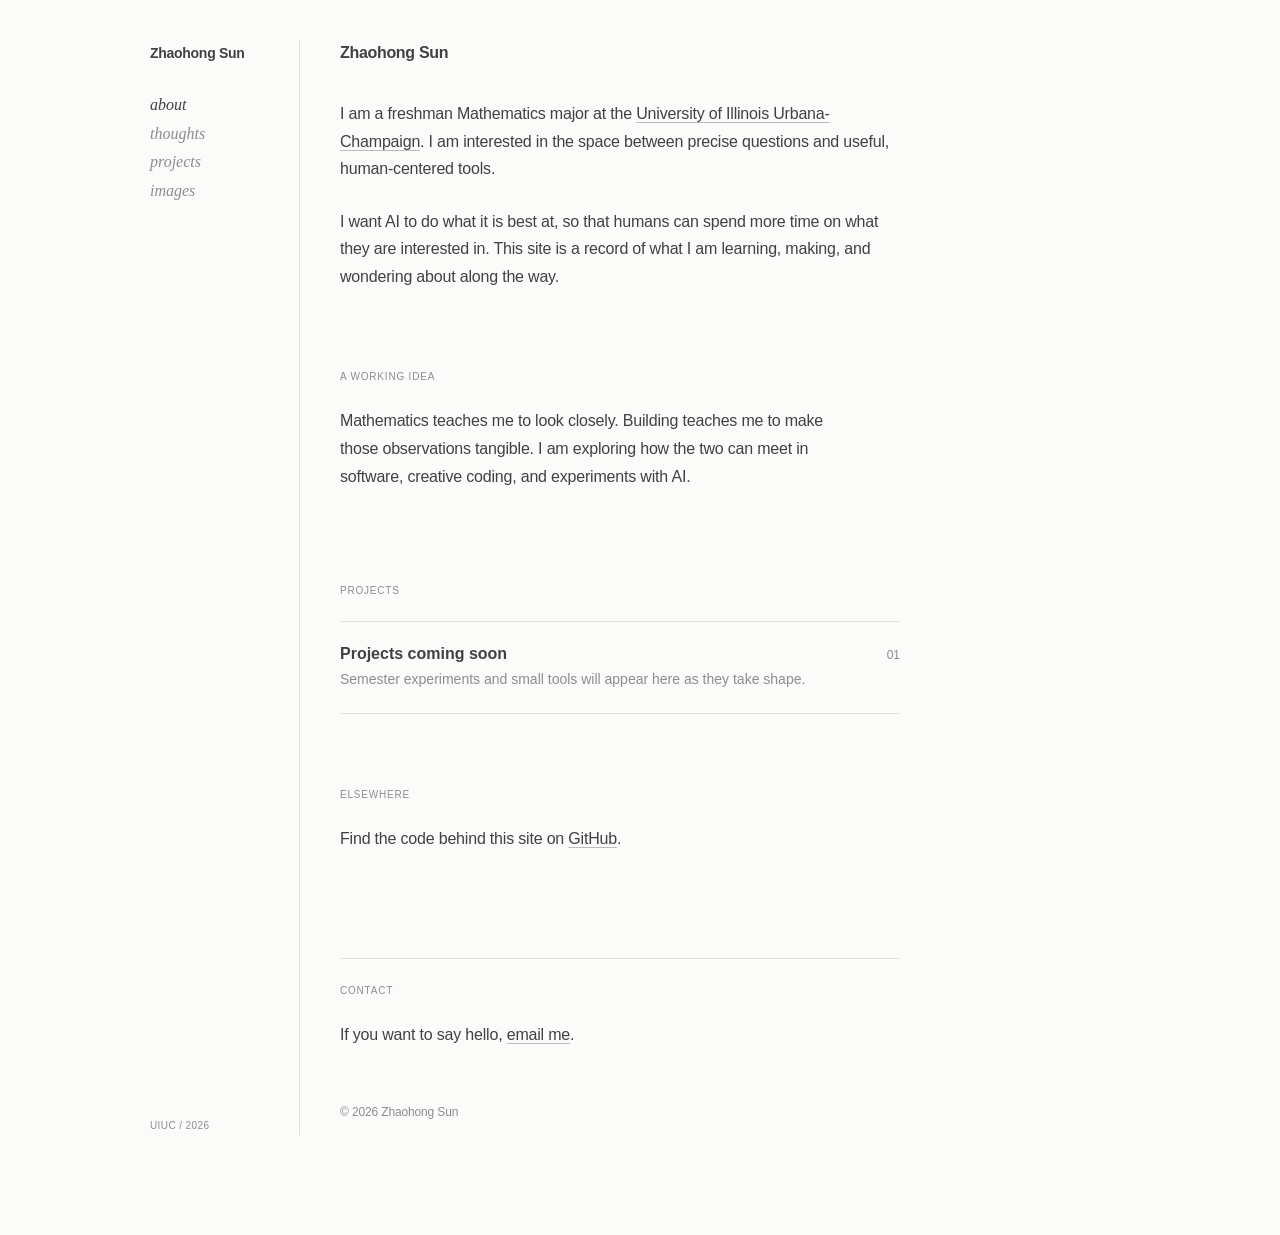
==== commit c5f302b6: "Add reference-style portfolio routes" ====
--- a/index.html
+++ b/index.html
@@ -12,10 +12,10 @@
       <aside class="sidebar">
         <a class="identity" href="#top" aria-label="Back to top">Zhaohong Sun</a>
         <nav aria-label="Main navigation">
-          <a class="active" href="#about">about</a>
-          <a href="#thoughts">thoughts</a>
-          <a href="#projects">projects</a>
-          <a href="#contact">contact</a>
+          <a class="active" href="/">about</a>
+          <a href="/thoughts/">thoughts</a>
+          <a href="/projects/">projects</a>
+          <a href="/images/">images</a>
         </nav>
         <span class="side-note">UIUC / 2026</span>
       </aside>
--- a/styles.css
+++ b/styles.css
@@ -37,6 +37,15 @@
 .links { margin-top: 74px; }
 .footer { margin-top: 105px; padding-top: 25px; border-top: 1px solid var(--rule); }
 .footer-meta { color: var(--muted); font-size: 12px !important; margin-top: 54px; }
+.page-list h1 { margin-bottom: 18px; }
+.lede { color: var(--muted); margin-bottom: 56px; }
+.list-item { border-top: 1px solid var(--rule); padding: 18px 0; display: flex; justify-content: space-between; gap: 20px; }
+.list-item:last-of-type { border-bottom: 1px solid var(--rule); }
+.list-item time { color: var(--muted); font-size: 12px; }
+.project-detail { border-top: 1px solid var(--rule); border-bottom: 1px solid var(--rule); padding: 22px 0; }
+.project-detail h2 { font-size: 16px; margin-bottom: 4px; }
+.project-detail p { color: var(--muted); margin: 0; }
+.image-placeholder { height: 300px; border: 1px solid var(--rule); display: grid; place-items: center; color: var(--muted); font-size: 13px; }
 @media (max-width: 680px) {
   .shell { width: min(100% - 40px, 560px); display: block; padding: 25px 0 70px; }
   .sidebar { min-height: 0; border-right: 0; border-bottom: 1px solid var(--rule); padding: 0 0 18px; margin-bottom: 41px; display: block; }
